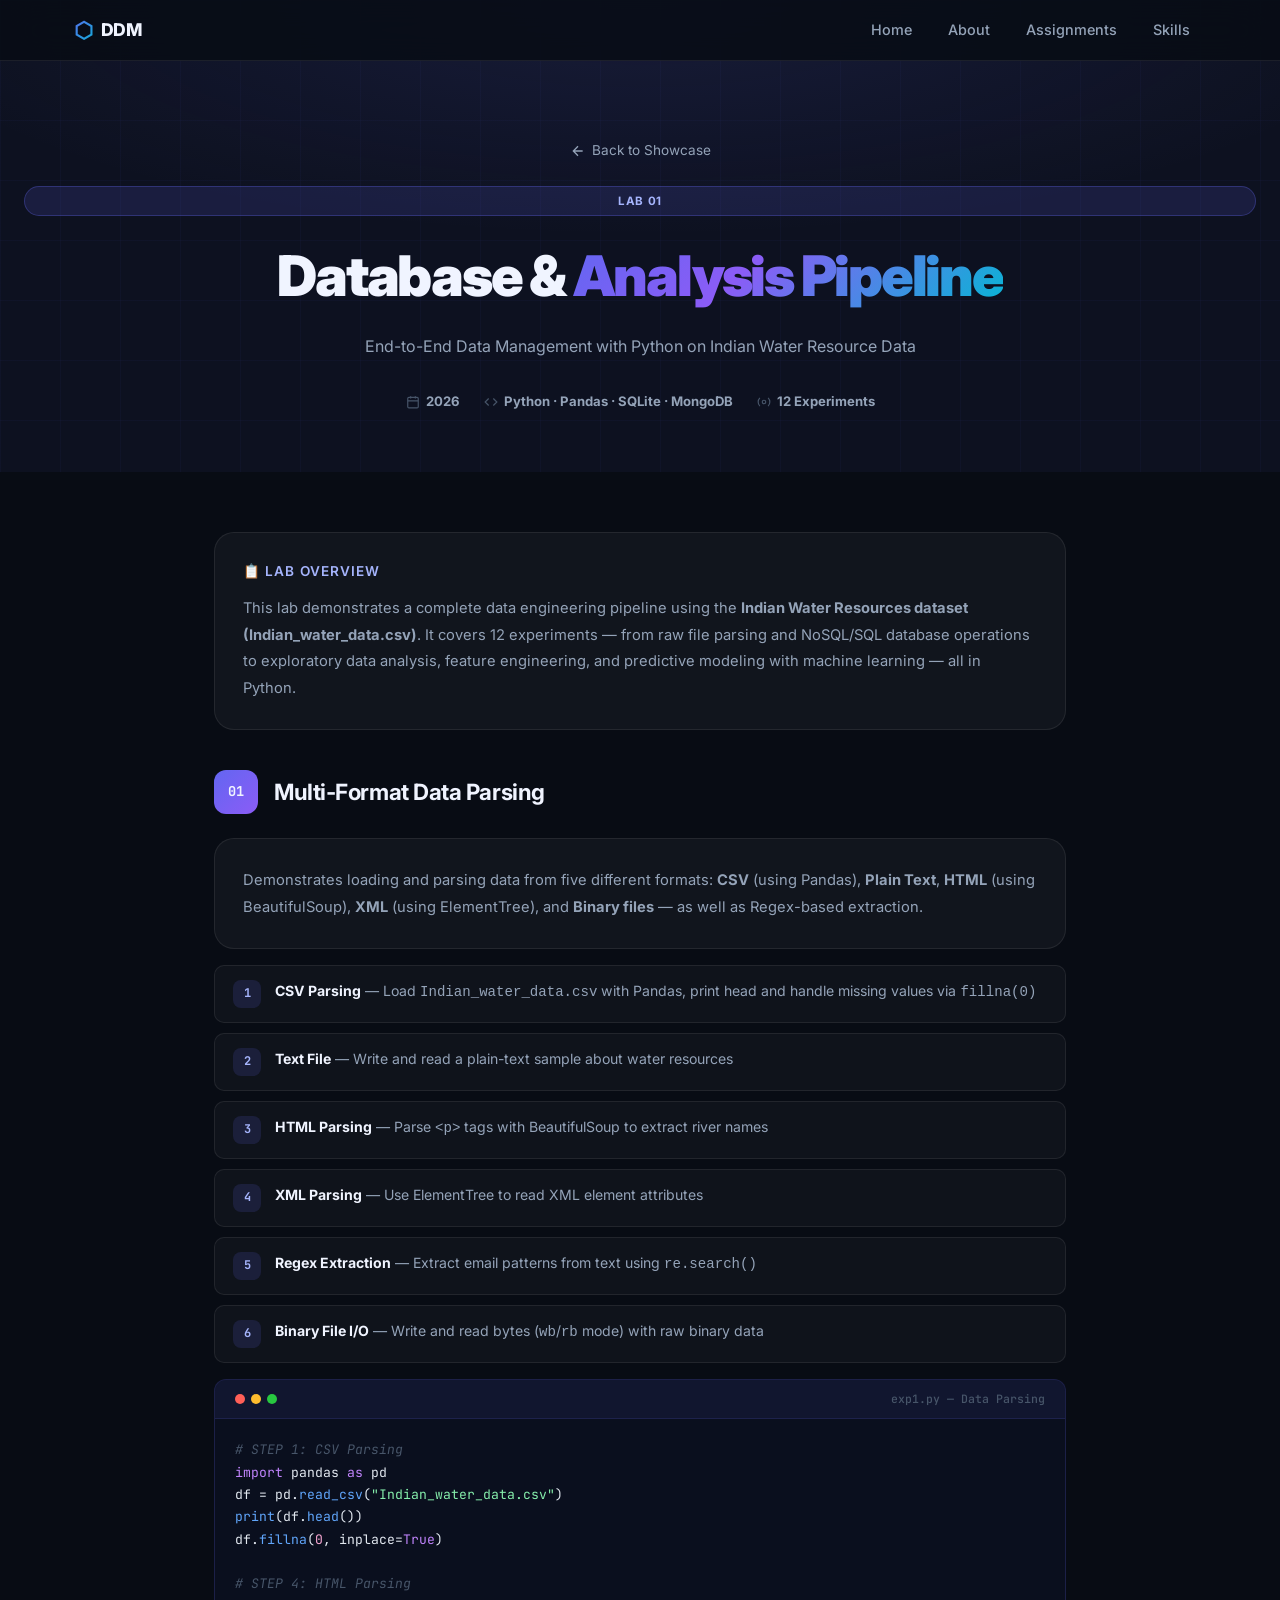
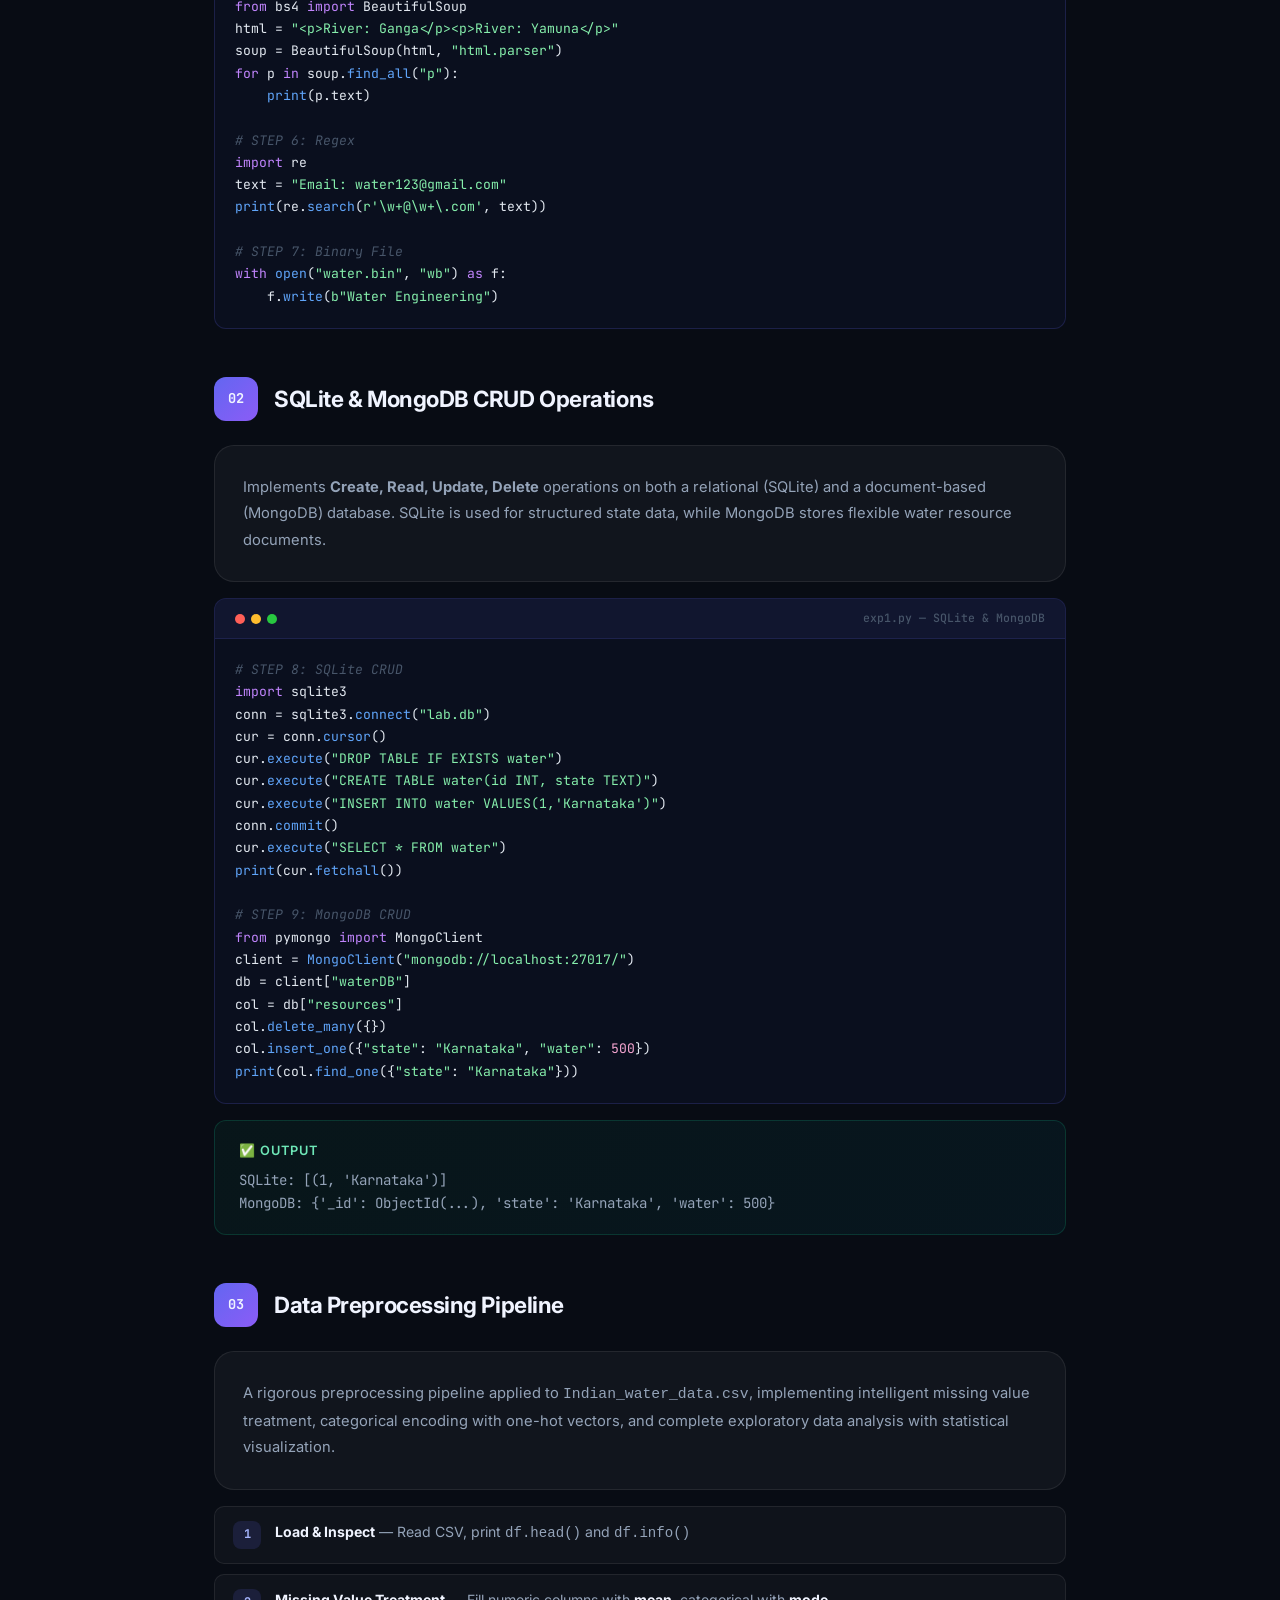
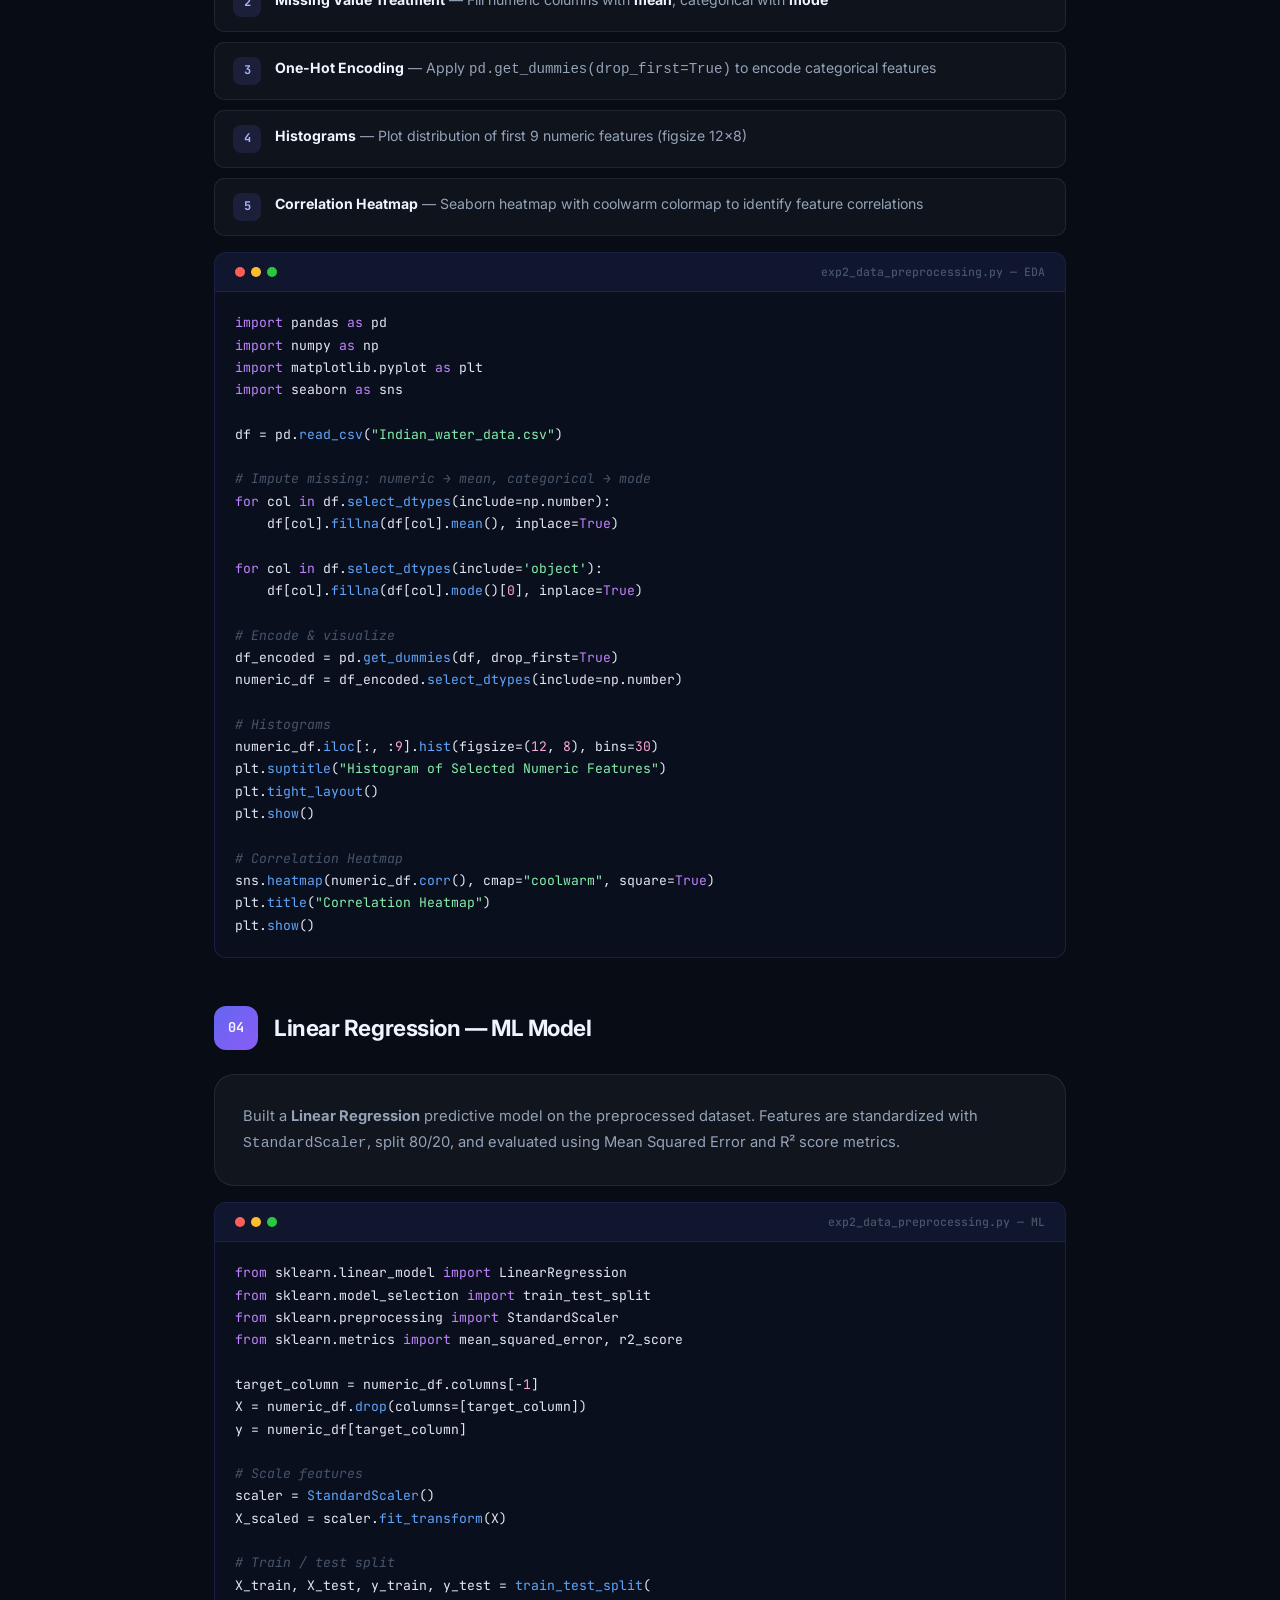
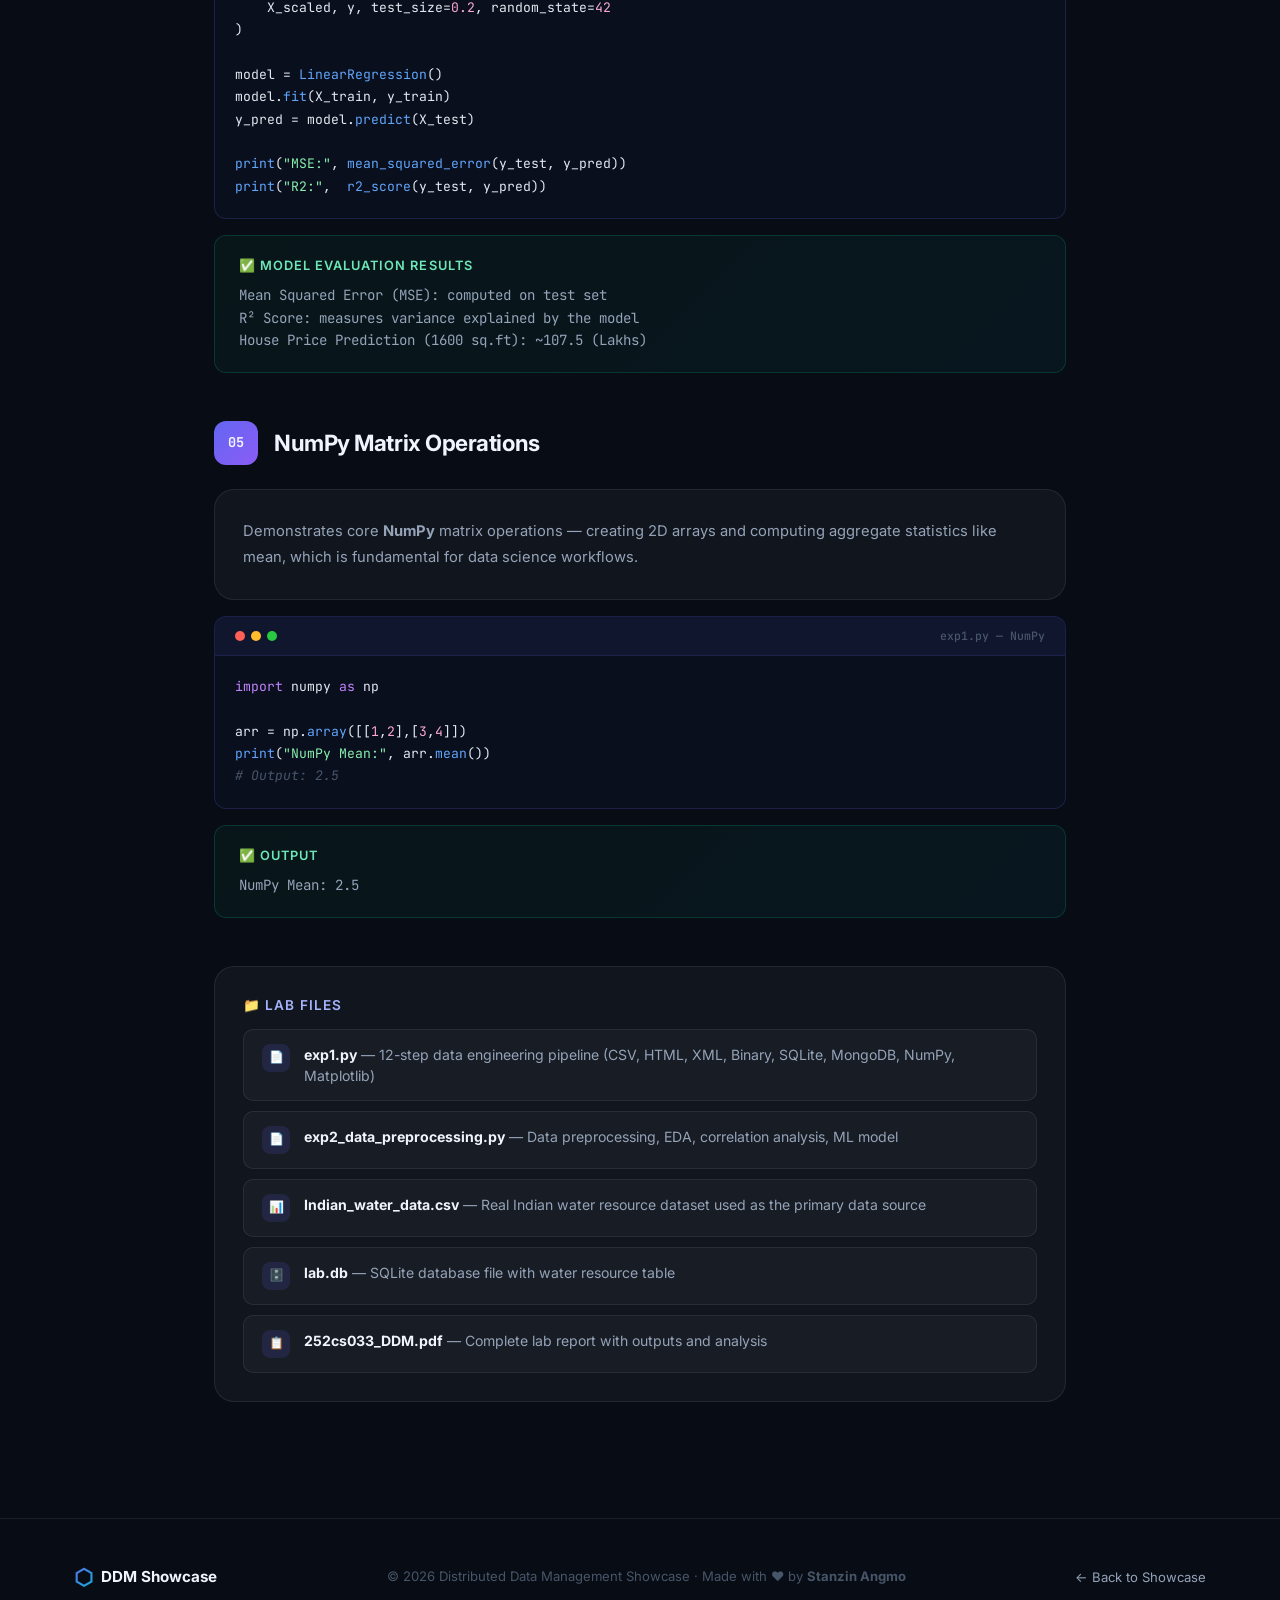
==== lab1.html @ 4c6000e1 "Initial commit: DDM Showcase website" ====
<!DOCTYPE html>
<html lang="en">
<head>
  <meta charset="UTF-8" />
  <meta name="viewport" content="width=device-width, initial-scale=1.0" />
  <title>Lab 01 — Database & Analysis Pipeline | DDM Showcase</title>
  <meta name="description" content="Lab 01: End-to-end data management covering CSV/XML/HTML/binary parsing, SQLite, MongoDB CRUD, EDA with Seaborn, and Linear Regression ML." />
  <link rel="preconnect" href="https://fonts.googleapis.com" />
  <link rel="preconnect" href="https://fonts.gstatic.com" crossorigin />
  <link href="https://fonts.googleapis.com/css2?family=Inter:wght@300;400;500;600;700;800;900&family=JetBrains+Mono:wght@400;500;600&display=swap" rel="stylesheet" />
  <link rel="stylesheet" href="style.css" />
</head>
<body>

  <!-- ── Navigation ── -->
  <nav class="navbar scrolled" id="navbar">
    <div class="nav-inner">
      <a href="index.html" class="nav-logo">
        <span class="logo-icon">⬡</span>
        <span>DDM</span>
      </a>
      <ul class="nav-links" id="navLinks">
        <li><a href="index.html#home" class="nav-link">Home</a></li>
        <li><a href="index.html#about" class="nav-link">About</a></li>
        <li><a href="index.html#assignments" class="nav-link">Assignments</a></li>
        <li><a href="index.html#skills" class="nav-link">Skills</a></li>
      </ul>
      <button class="hamburger" id="hamburger" aria-label="Toggle menu">
        <span></span><span></span><span></span>
      </button>
    </div>
  </nav>

  <!-- ── Inner Hero ── -->
  <section class="inner-hero">
    <a href="index.html" class="back-link">
      <svg width="16" height="16" viewBox="0 0 24 24" fill="none" stroke="currentColor" stroke-width="2"><path d="M19 12H5M12 19l-7-7 7-7"/></svg>
      Back to Showcase
    </a>
    <div class="card-badge lab" style="margin-bottom:16px;">Lab 01</div>
    <h1 class="inner-title">Database &amp; <span class="gradient-text">Analysis Pipeline</span></h1>
    <p class="inner-sub">End-to-End Data Management with Python on Indian Water Resource Data</p>
    <div class="inner-meta">
      <div class="meta-item">
        <svg width="14" height="14" fill="none" stroke="currentColor" stroke-width="2" viewBox="0 0 24 24"><rect x="3" y="4" width="18" height="18" rx="2"/><path d="M16 2v4M8 2v4M3 10h18"/></svg>
        <strong>2026</strong>
      </div>
      <div class="meta-item">
        <svg width="14" height="14" fill="none" stroke="currentColor" stroke-width="2" viewBox="0 0 24 24"><polyline points="16 18 22 12 16 6"/><polyline points="8 6 2 12 8 18"/></svg>
        <strong>Python · Pandas · SQLite · MongoDB</strong>
      </div>
      <div class="meta-item">
        <svg width="14" height="14" fill="none" stroke="currentColor" stroke-width="2" viewBox="0 0 24 24"><circle cx="12" cy="12" r="3"/><path d="M19.07 4.93a10 10 0 010 14.14M4.93 19.07a10 10 0 010-14.14"/></svg>
        <strong>12 Experiments</strong>
      </div>
    </div>
  </section>

  <!-- ── Lab Content ── -->
  <div class="lab-content">
    <div class="container">

      <!-- Overview -->
      <div class="content-block" style="margin-bottom:40px;">
        <h4>📋 Lab Overview</h4>
        <p>This lab demonstrates a complete data engineering pipeline using the <strong>Indian Water Resources dataset (Indian_water_data.csv)</strong>. It covers 12 experiments — from raw file parsing and NoSQL/SQL database operations to exploratory data analysis, feature engineering, and predictive modeling with machine learning — all in Python.</p>
      </div>

      <!-- Experiment 1 -->
      <div class="exp-section">
        <div class="exp-header">
          <div class="exp-num">01</div>
          <h2>Multi-Format Data Parsing</h2>
        </div>
        <div class="content-block">
          <p>Demonstrates loading and parsing data from five different formats: <strong>CSV</strong> (using Pandas), <strong>Plain Text</strong>, <strong>HTML</strong> (using BeautifulSoup), <strong>XML</strong> (using ElementTree), and <strong>Binary files</strong> — as well as Regex-based extraction.</p>
        </div>
        <div class="steps-list" style="margin-bottom:16px;">
          <div class="step"><div class="step-num">1</div><div class="step-text"><strong>CSV Parsing</strong> — Load <code>Indian_water_data.csv</code> with Pandas, print head and handle missing values via <code>fillna(0)</code></div></div>
          <div class="step"><div class="step-num">2</div><div class="step-text"><strong>Text File</strong> — Write and read a plain-text sample about water resources</div></div>
          <div class="step"><div class="step-num">3</div><div class="step-text"><strong>HTML Parsing</strong> — Parse <code>&lt;p&gt;</code> tags with BeautifulSoup to extract river names</div></div>
          <div class="step"><div class="step-num">4</div><div class="step-text"><strong>XML Parsing</strong> — Use ElementTree to read XML element attributes</div></div>
          <div class="step"><div class="step-num">5</div><div class="step-text"><strong>Regex Extraction</strong> — Extract email patterns from text using <code>re.search()</code></div></div>
          <div class="step"><div class="step-num">6</div><div class="step-text"><strong>Binary File I/O</strong> — Write and read bytes (<code>wb</code>/<code>rb</code> mode) with raw binary data</div></div>
        </div>
        <div class="code-block">
          <div class="code-header">
            <div class="code-dots"><span></span><span></span><span></span></div>
            <span class="code-lang">exp1.py — Data Parsing</span>
          </div>
          <pre><span class="cm"># STEP 1: CSV Parsing</span>
<span class="kw">import</span> pandas <span class="kw">as</span> pd
df = pd.<span class="fn">read_csv</span>(<span class="str">"Indian_water_data.csv"</span>)
<span class="fn">print</span>(df.<span class="fn">head</span>())
df.<span class="fn">fillna</span>(<span class="num">0</span>, inplace=<span class="kw">True</span>)

<span class="cm"># STEP 4: HTML Parsing</span>
<span class="kw">from</span> bs4 <span class="kw">import</span> BeautifulSoup
html = <span class="str">"&lt;p&gt;River: Ganga&lt;/p&gt;&lt;p&gt;River: Yamuna&lt;/p&gt;"</span>
soup = BeautifulSoup(html, <span class="str">"html.parser"</span>)
<span class="kw">for</span> p <span class="kw">in</span> soup.<span class="fn">find_all</span>(<span class="str">"p"</span>):
    <span class="fn">print</span>(p.text)

<span class="cm"># STEP 6: Regex</span>
<span class="kw">import</span> re
text = <span class="str">"Email: water123@gmail.com"</span>
<span class="fn">print</span>(re.<span class="fn">search</span>(<span class="str">r'\w+@\w+\.com'</span>, text))

<span class="cm"># STEP 7: Binary File</span>
<span class="kw">with</span> <span class="fn">open</span>(<span class="str">"water.bin"</span>, <span class="str">"wb"</span>) <span class="kw">as</span> f:
    f.<span class="fn">write</span>(<span class="str">b"Water Engineering"</span>)</pre>
        </div>
      </div>

      <!-- Experiment 2 -->
      <div class="exp-section">
        <div class="exp-header">
          <div class="exp-num">02</div>
          <h2>SQLite &amp; MongoDB CRUD Operations</h2>
        </div>
        <div class="content-block">
          <p>Implements <strong>Create, Read, Update, Delete</strong> operations on both a relational (SQLite) and a document-based (MongoDB) database. SQLite is used for structured state data, while MongoDB stores flexible water resource documents.</p>
        </div>
        <div class="code-block">
          <div class="code-header">
            <div class="code-dots"><span></span><span></span><span></span></div>
            <span class="code-lang">exp1.py — SQLite & MongoDB</span>
          </div>
          <pre><span class="cm"># STEP 8: SQLite CRUD</span>
<span class="kw">import</span> sqlite3
conn = sqlite3.<span class="fn">connect</span>(<span class="str">"lab.db"</span>)
cur = conn.<span class="fn">cursor</span>()
cur.<span class="fn">execute</span>(<span class="str">"DROP TABLE IF EXISTS water"</span>)
cur.<span class="fn">execute</span>(<span class="str">"CREATE TABLE water(id INT, state TEXT)"</span>)
cur.<span class="fn">execute</span>(<span class="str">"INSERT INTO water VALUES(1,'Karnataka')"</span>)
conn.<span class="fn">commit</span>()
cur.<span class="fn">execute</span>(<span class="str">"SELECT * FROM water"</span>)
<span class="fn">print</span>(cur.<span class="fn">fetchall</span>())

<span class="cm"># STEP 9: MongoDB CRUD</span>
<span class="kw">from</span> pymongo <span class="kw">import</span> MongoClient
client = <span class="fn">MongoClient</span>(<span class="str">"mongodb://localhost:27017/"</span>)
db = client[<span class="str">"waterDB"</span>]
col = db[<span class="str">"resources"</span>]
col.<span class="fn">delete_many</span>({})
col.<span class="fn">insert_one</span>({<span class="str">"state"</span>: <span class="str">"Karnataka"</span>, <span class="str">"water"</span>: <span class="num">500</span>})
<span class="fn">print</span>(col.<span class="fn">find_one</span>({<span class="str">"state"</span>: <span class="str">"Karnataka"</span>}))</pre>
        </div>
        <div class="result-card" style="margin-top:16px;">
          <h4>✅ Output</h4>
          <p>SQLite: [(1, 'Karnataka')]<br/>MongoDB: {'_id': ObjectId(...), 'state': 'Karnataka', 'water': 500}</p>
        </div>
      </div>

      <!-- Experiment 3 -->
      <div class="exp-section">
        <div class="exp-header">
          <div class="exp-num">03</div>
          <h2>Data Preprocessing Pipeline</h2>
        </div>
        <div class="content-block">
          <p>A rigorous preprocessing pipeline applied to <code>Indian_water_data.csv</code>, implementing intelligent missing value treatment, categorical encoding with one-hot vectors, and complete exploratory data analysis with statistical visualization.</p>
        </div>
        <div class="steps-list" style="margin-bottom:16px;">
          <div class="step"><div class="step-num">1</div><div class="step-text"><strong>Load &amp; Inspect</strong> — Read CSV, print <code>df.head()</code> and <code>df.info()</code></div></div>
          <div class="step"><div class="step-num">2</div><div class="step-text"><strong>Missing Value Treatment</strong> — Fill numeric columns with <strong>mean</strong>, categorical with <strong>mode</strong></div></div>
          <div class="step"><div class="step-num">3</div><div class="step-text"><strong>One-Hot Encoding</strong> — Apply <code>pd.get_dummies(drop_first=True)</code> to encode categorical features</div></div>
          <div class="step"><div class="step-num">4</div><div class="step-text"><strong>Histograms</strong> — Plot distribution of first 9 numeric features (figsize 12×8)</div></div>
          <div class="step"><div class="step-num">5</div><div class="step-text"><strong>Correlation Heatmap</strong> — Seaborn heatmap with coolwarm colormap to identify feature correlations</div></div>
        </div>
        <div class="code-block">
          <div class="code-header">
            <div class="code-dots"><span></span><span></span><span></span></div>
            <span class="code-lang">exp2_data_preprocessing.py — EDA</span>
          </div>
          <pre><span class="kw">import</span> pandas <span class="kw">as</span> pd
<span class="kw">import</span> numpy <span class="kw">as</span> np
<span class="kw">import</span> matplotlib.pyplot <span class="kw">as</span> plt
<span class="kw">import</span> seaborn <span class="kw">as</span> sns

df = pd.<span class="fn">read_csv</span>(<span class="str">"Indian_water_data.csv"</span>)

<span class="cm"># Impute missing: numeric → mean, categorical → mode</span>
<span class="kw">for</span> col <span class="kw">in</span> df.<span class="fn">select_dtypes</span>(include=np.number):
    df[col].<span class="fn">fillna</span>(df[col].<span class="fn">mean</span>(), inplace=<span class="kw">True</span>)

<span class="kw">for</span> col <span class="kw">in</span> df.<span class="fn">select_dtypes</span>(include=<span class="str">'object'</span>):
    df[col].<span class="fn">fillna</span>(df[col].<span class="fn">mode</span>()[<span class="num">0</span>], inplace=<span class="kw">True</span>)

<span class="cm"># Encode &amp; visualize</span>
df_encoded = pd.<span class="fn">get_dummies</span>(df, drop_first=<span class="kw">True</span>)
numeric_df = df_encoded.<span class="fn">select_dtypes</span>(include=np.number)

<span class="cm"># Histograms</span>
numeric_df.<span class="fn">iloc</span>[:, :<span class="num">9</span>].<span class="fn">hist</span>(figsize=(<span class="num">12</span>, <span class="num">8</span>), bins=<span class="num">30</span>)
plt.<span class="fn">suptitle</span>(<span class="str">"Histogram of Selected Numeric Features"</span>)
plt.<span class="fn">tight_layout</span>()
plt.<span class="fn">show</span>()

<span class="cm"># Correlation Heatmap</span>
sns.<span class="fn">heatmap</span>(numeric_df.<span class="fn">corr</span>(), cmap=<span class="str">"coolwarm"</span>, square=<span class="kw">True</span>)
plt.<span class="fn">title</span>(<span class="str">"Correlation Heatmap"</span>)
plt.<span class="fn">show</span>()</pre>
        </div>
      </div>

      <!-- Experiment 4 -->
      <div class="exp-section">
        <div class="exp-header">
          <div class="exp-num">04</div>
          <h2>Linear Regression — ML Model</h2>
        </div>
        <div class="content-block">
          <p>Built a <strong>Linear Regression</strong> predictive model on the preprocessed dataset. Features are standardized with <code>StandardScaler</code>, split 80/20, and evaluated using Mean Squared Error and R² score metrics.</p>
        </div>
        <div class="code-block">
          <div class="code-header">
            <div class="code-dots"><span></span><span></span><span></span></div>
            <span class="code-lang">exp2_data_preprocessing.py — ML</span>
          </div>
          <pre><span class="kw">from</span> sklearn.linear_model <span class="kw">import</span> LinearRegression
<span class="kw">from</span> sklearn.model_selection <span class="kw">import</span> train_test_split
<span class="kw">from</span> sklearn.preprocessing <span class="kw">import</span> StandardScaler
<span class="kw">from</span> sklearn.metrics <span class="kw">import</span> mean_squared_error, r2_score

target_column = numeric_df.columns[-<span class="num">1</span>]
X = numeric_df.<span class="fn">drop</span>(columns=[target_column])
y = numeric_df[target_column]

<span class="cm"># Scale features</span>
scaler = <span class="fn">StandardScaler</span>()
X_scaled = scaler.<span class="fn">fit_transform</span>(X)

<span class="cm"># Train / test split</span>
X_train, X_test, y_train, y_test = <span class="fn">train_test_split</span>(
    X_scaled, y, test_size=<span class="num">0.2</span>, random_state=<span class="num">42</span>
)

model = <span class="fn">LinearRegression</span>()
model.<span class="fn">fit</span>(X_train, y_train)
y_pred = model.<span class="fn">predict</span>(X_test)

<span class="fn">print</span>(<span class="str">"MSE:"</span>, <span class="fn">mean_squared_error</span>(y_test, y_pred))
<span class="fn">print</span>(<span class="str">"R2:"</span>,  <span class="fn">r2_score</span>(y_test, y_pred))</pre>
        </div>
        <div class="result-card" style="margin-top:16px;">
          <h4>✅ Model Evaluation Results</h4>
          <p>Mean Squared Error (MSE): computed on test set<br/>R² Score: measures variance explained by the model<br/>House Price Prediction (1600 sq.ft): ~107.5 (Lakhs)</p>
        </div>
      </div>

      <!-- NumPy Experiment -->
      <div class="exp-section">
        <div class="exp-header">
          <div class="exp-num">05</div>
          <h2>NumPy Matrix Operations</h2>
        </div>
        <div class="content-block">
          <p>Demonstrates core <strong>NumPy</strong> matrix operations — creating 2D arrays and computing aggregate statistics like mean, which is fundamental for data science workflows.</p>
        </div>
        <div class="code-block">
          <div class="code-header">
            <div class="code-dots"><span></span><span></span><span></span></div>
            <span class="code-lang">exp1.py — NumPy</span>
          </div>
          <pre><span class="kw">import</span> numpy <span class="kw">as</span> np

arr = np.<span class="fn">array</span>([[<span class="num">1</span>,<span class="num">2</span>],[<span class="num">3</span>,<span class="num">4</span>]])
<span class="fn">print</span>(<span class="str">"NumPy Mean:"</span>, arr.<span class="fn">mean</span>())
<span class="cm"># Output: 2.5</span></pre>
        </div>
        <div class="result-card" style="margin-top:16px;">
          <h4>✅ Output</h4>
          <p>NumPy Mean: 2.5</p>
        </div>
      </div>

      <!-- Files -->
      <div class="content-block" style="margin-top:48px;">
        <h4>📁 Lab Files</h4>
        <div class="steps-list" style="margin-top:12px;">
          <div class="step"><div class="step-num">📄</div><div class="step-text"><strong>exp1.py</strong> — 12-step data engineering pipeline (CSV, HTML, XML, Binary, SQLite, MongoDB, NumPy, Matplotlib)</div></div>
          <div class="step"><div class="step-num">📄</div><div class="step-text"><strong>exp2_data_preprocessing.py</strong> — Data preprocessing, EDA, correlation analysis, ML model</div></div>
          <div class="step"><div class="step-num">📊</div><div class="step-text"><strong>Indian_water_data.csv</strong> — Real Indian water resource dataset used as the primary data source</div></div>
          <div class="step"><div class="step-num">🗄️</div><div class="step-text"><strong>lab.db</strong> — SQLite database file with water resource table</div></div>
          <div class="step"><div class="step-num">📋</div><div class="step-text"><strong>252cs033_DDM.pdf</strong> — Complete lab report with outputs and analysis</div></div>
        </div>
      </div>

    </div>
  </div>

  <!-- ── Footer ── -->
  <footer class="footer">
    <div class="container">
      <div class="footer-inner">
        <div class="footer-brand">
          <span class="logo-icon">⬡</span>
          <span>DDM Showcase</span>
        </div>
        <p class="footer-copy">© 2026 Distributed Data Management Showcase · Made with ❤️ by <strong>Stanzin Angmo</strong></p>
        <div class="footer-links">
          <a href="index.html">← Back to Showcase</a>
        </div>
      </div>
    </div>
  </footer>

  <script>
    // Navbar scroll
    const navbar = document.getElementById('navbar');
    window.addEventListener('scroll', () => {
      if (window.scrollY > 40) navbar?.classList.add('scrolled');
    });
    // Hamburger
    const hamburger = document.getElementById('hamburger');
    const navLinksEl = document.getElementById('navLinks');
    hamburger?.addEventListener('click', () => navLinksEl?.classList.toggle('open'));
  </script>
</body>
</html>
---- style.css ----
/* ─────────────────────────────────────────
   DDM Showcase — Global Styles
   Dark-mode, glassmorphism, premium design
───────────────────────────────────────── */

*, *::before, *::after {
  box-sizing: border-box;
  margin: 0;
  padding: 0;
}

:root {
  --bg-primary:    #080c14;
  --bg-secondary:  #0d1120;
  --bg-card:       rgba(255,255,255,0.04);
  --bg-card-hover: rgba(255,255,255,0.08);
  --border:        rgba(255,255,255,0.08);
  --border-hover:  rgba(99,102,241,0.5);
  --text-primary:  #f0f4ff;
  --text-secondary:#94a3b8;
  --text-muted:    #475569;
  --accent-1:      #6366f1;
  --accent-2:      #8b5cf6;
  --accent-3:      #06b6d4;
  --accent-lab:    #6366f1;
  --accent-theory: #06b6d4;
  --glow-1:        rgba(99,102,241,0.15);
  --glow-2:        rgba(139,92,246,0.1);
  --radius-md:     12px;
  --radius-lg:     20px;
  --radius-xl:     28px;
  --transition:    0.3s cubic-bezier(0.4,0,0.2,1);
}

html { scroll-behavior: smooth; }

body {
  font-family: 'Inter', sans-serif;
  background: var(--bg-primary);
  color: var(--text-primary);
  line-height: 1.6;
  overflow-x: hidden;
}

a { text-decoration: none; color: inherit; }
ul { list-style: none; }

.container {
  max-width: 1180px;
  margin: 0 auto;
  padding: 0 24px;
}

/* ── Scrollbar ── */
::-webkit-scrollbar { width: 6px; }
::-webkit-scrollbar-track { background: var(--bg-primary); }
::-webkit-scrollbar-thumb { background: var(--accent-1); border-radius: 999px; }

/* ───────────────── NAVBAR ───────────────── */
.navbar {
  position: fixed;
  top: 0; left: 0; right: 0;
  z-index: 100;
  padding: 16px 0;
  transition: all var(--transition);
}
.navbar.scrolled {
  background: rgba(8,12,20,0.85);
  backdrop-filter: blur(20px);
  border-bottom: 1px solid var(--border);
  padding: 12px 0;
}
.nav-inner {
  max-width: 1180px;
  margin: 0 auto;
  padding: 0 24px;
  display: flex;
  align-items: center;
  justify-content: space-between;
}
.nav-logo {
  display: flex;
  align-items: center;
  gap: 8px;
  font-weight: 800;
  font-size: 1.1rem;
  letter-spacing: -0.02em;
  color: var(--text-primary);
}
.logo-icon {
  font-size: 1.4rem;
  background: linear-gradient(135deg, var(--accent-1), var(--accent-3));
  -webkit-background-clip: text;
  -webkit-text-fill-color: transparent;
}
.nav-links {
  display: flex;
  align-items: center;
  gap: 4px;
}
.nav-link {
  padding: 8px 16px;
  border-radius: 8px;
  font-size: 0.9rem;
  font-weight: 500;
  color: var(--text-secondary);
  transition: all var(--transition);
}
.nav-link:hover, .nav-link.active {
  color: var(--text-primary);
  background: rgba(99,102,241,0.1);
}
.hamburger {
  display: none;
  flex-direction: column;
  gap: 5px;
  background: none;
  border: none;
  cursor: pointer;
  padding: 4px;
}
.hamburger span {
  display: block;
  width: 24px;
  height: 2px;
  background: var(--text-primary);
  border-radius: 2px;
  transition: all var(--transition);
}

/* ───────────────── HERO ───────────────── */
.hero {
  min-height: 100vh;
  display: flex;
  align-items: center;
  justify-content: center;
  position: relative;
  overflow: hidden;
  padding: 100px 24px 60px;
}
.hero-bg {
  position: absolute;
  inset: 0;
  pointer-events: none;
}
.grid-lines {
  position: absolute;
  inset: 0;
  background-image:
    linear-gradient(rgba(99,102,241,0.05) 1px, transparent 1px),
    linear-gradient(90deg, rgba(99,102,241,0.05) 1px, transparent 1px);
  background-size: 60px 60px;
  mask-image: radial-gradient(ellipse 80% 80% at 50% 50%, black, transparent);
}
.orb {
  position: absolute;
  border-radius: 50%;
  filter: blur(80px);
  animation: float 8s ease-in-out infinite;
}
.orb-1 {
  width: 600px; height: 600px;
  background: radial-gradient(circle, rgba(99,102,241,0.18), transparent 70%);
  top: -150px; left: -100px;
  animation-delay: 0s;
}
.orb-2 {
  width: 400px; height: 400px;
  background: radial-gradient(circle, rgba(6,182,212,0.12), transparent 70%);
  bottom: -100px; right: -50px;
  animation-delay: -3s;
}
.orb-3 {
  width: 300px; height: 300px;
  background: radial-gradient(circle, rgba(139,92,246,0.1), transparent 70%);
  top: 40%; right: 20%;
  animation-delay: -6s;
}
@keyframes float {
  0%, 100% { transform: translateY(0) scale(1); }
  50% { transform: translateY(-30px) scale(1.05); }
}
.hero-content {
  position: relative;
  text-align: center;
  max-width: 800px;
}
.hero-badge {
  display: inline-flex;
  align-items: center;
  gap: 8px;
  background: rgba(99,102,241,0.1);
  border: 1px solid rgba(99,102,241,0.25);
  border-radius: 999px;
  padding: 6px 18px;
  font-size: 0.8rem;
  font-weight: 500;
  color: #a5b4fc;
  margin-bottom: 28px;
  letter-spacing: 0.03em;
}
.badge-dot {
  width: 7px; height: 7px;
  border-radius: 50%;
  background: #6366f1;
  animation: pulse 2s ease-in-out infinite;
}
@keyframes pulse {
  0%, 100% { opacity: 1; transform: scale(1); }
  50% { opacity: 0.6; transform: scale(0.85); }
}
.hero-title {
  font-size: clamp(3rem, 8vw, 6rem);
  font-weight: 900;
  line-height: 1.05;
  letter-spacing: -0.04em;
  margin-bottom: 24px;
}
.gradient-text {
  background: linear-gradient(135deg, #6366f1 0%, #8b5cf6 40%, #06b6d4 100%);
  -webkit-background-clip: text;
  -webkit-text-fill-color: transparent;
  background-clip: text;
}
.hero-subtitle {
  font-size: 1.1rem;
  color: var(--text-secondary);
  margin-bottom: 40px;
  line-height: 1.7;
}
.hero-actions {
  display: flex;
  align-items: center;
  justify-content: center;
  gap: 16px;
  flex-wrap: wrap;
  margin-bottom: 60px;
}
.btn {
  display: inline-flex;
  align-items: center;
  gap: 8px;
  padding: 14px 28px;
  border-radius: 12px;
  font-weight: 600;
  font-size: 0.95rem;
  transition: all var(--transition);
  cursor: pointer;
}
.btn-primary {
  background: linear-gradient(135deg, var(--accent-1), var(--accent-2));
  color: white;
  box-shadow: 0 0 30px rgba(99,102,241,0.35);
}
.btn-primary:hover {
  transform: translateY(-2px);
  box-shadow: 0 0 45px rgba(99,102,241,0.5);
}
.btn-ghost {
  background: var(--bg-card);
  color: var(--text-primary);
  border: 1px solid var(--border);
  backdrop-filter: blur(10px);
}
.btn-ghost:hover {
  border-color: var(--border-hover);
  background: var(--bg-card-hover);
  transform: translateY(-2px);
}
.hero-stats {
  display: flex;
  align-items: center;
  justify-content: center;
  gap: 0;
  background: rgba(255,255,255,0.03);
  border: 1px solid var(--border);
  border-radius: var(--radius-lg);
  padding: 20px 40px;
  backdrop-filter: blur(10px);
  display: inline-flex;
}
.stat-item {
  text-align: center;
  padding: 0 28px;
}
.stat-number {
  display: block;
  font-size: 2rem;
  font-weight: 800;
  letter-spacing: -0.03em;
  background: linear-gradient(135deg, var(--accent-1), var(--accent-3));
  -webkit-background-clip: text;
  -webkit-text-fill-color: transparent;
}
.stat-label {
  font-size: 0.78rem;
  color: var(--text-muted);
  font-weight: 500;
  text-transform: uppercase;
  letter-spacing: 0.08em;
}
.stat-divider {
  width: 1px;
  height: 40px;
  background: var(--border);
}
.scroll-indicator {
  position: absolute;
  bottom: 32px;
  left: 50%;
  transform: translateX(-50%);
}
.scroll-arrow {
  width: 24px; height: 24px;
  border-right: 2px solid var(--text-muted);
  border-bottom: 2px solid var(--text-muted);
  transform: rotate(45deg);
  animation: bounce 2s ease-in-out infinite;
}
@keyframes bounce {
  0%, 100% { transform: rotate(45deg) translateY(0); }
  50% { transform: rotate(45deg) translateY(6px); }
}

/* ───────────────── SECTION COMMON ───────────────── */
section { padding: 100px 0; }
.section-header {
  text-align: center;
  margin-bottom: 64px;
}
.section-tag {
  display: inline-block;
  background: rgba(99,102,241,0.1);
  color: #a5b4fc;
  border: 1px solid rgba(99,102,241,0.2);
  padding: 5px 16px;
  border-radius: 999px;
  font-size: 0.75rem;
  font-weight: 600;
  letter-spacing: 0.1em;
  text-transform: uppercase;
  margin-bottom: 16px;
}
.section-title {
  font-size: clamp(2rem, 4vw, 3rem);
  font-weight: 800;
  letter-spacing: -0.03em;
  margin-bottom: 16px;
}
.section-desc {
  color: var(--text-secondary);
  font-size: 1rem;
  max-width: 560px;
  margin: 0 auto;
}

/* ───────────────── ABOUT SECTION ───────────────── */
.about { background: var(--bg-secondary); }
.about-grid {
  display: grid;
  grid-template-columns: repeat(auto-fit, minmax(250px, 1fr));
  gap: 24px;
}
.about-card {
  background: var(--bg-card);
  border: 1px solid var(--border);
  border-radius: var(--radius-lg);
  padding: 32px;
  transition: all var(--transition);
  opacity: 0;
  transform: translateY(20px);
}
.about-card.visible {
  opacity: 1;
  transform: translateY(0);
}
.about-card:hover {
  border-color: rgba(99,102,241,0.3);
  background: var(--bg-card-hover);
  transform: translateY(-4px);
  box-shadow: 0 20px 50px rgba(0,0,0,0.3);
}
.about-icon {
  width: 56px; height: 56px;
  border-radius: 14px;
  display: flex;
  align-items: center;
  justify-content: center;
  margin-bottom: 20px;
}
.about-card h3 {
  font-size: 1.1rem;
  font-weight: 700;
  margin-bottom: 10px;
}
.about-card p {
  color: var(--text-secondary);
  font-size: 0.88rem;
  line-height: 1.7;
  margin-bottom: 16px;
}
.about-tags {
  display: flex;
  flex-wrap: wrap;
  gap: 6px;
}
.about-tags span {
  background: rgba(255,255,255,0.06);
  border: 1px solid var(--border);
  color: var(--text-secondary);
  font-size: 0.72rem;
  font-weight: 500;
  padding: 3px 10px;
  border-radius: 6px;
  font-family: 'JetBrains Mono', monospace;
}

/* ───────────────── ASSIGNMENTS ───────────────── */
.assignments { background: var(--bg-primary); }
.assignment-grid {
  display: grid;
  grid-template-columns: repeat(auto-fit, minmax(320px, 1fr));
  gap: 28px;
  max-width: 900px;
  margin: 0 auto;
}
.assignment-card {
  position: relative;
  background: var(--bg-card);
  border: 1px solid var(--border);
  border-radius: var(--radius-xl);
  overflow: hidden;
  transition: all var(--transition);
  display: flex;
  flex-direction: column;
}
.assignment-card:hover {
  border-color: rgba(99,102,241,0.4);
  transform: translateY(-6px);
  box-shadow: 0 30px 80px rgba(0,0,0,0.4);
}
.assignment-card:hover .card-glow {
  opacity: 1;
}
.card-glow {
  position: absolute;
  top: -50%;
  left: -50%;
  width: 200%;
  height: 200%;
  background: radial-gradient(circle at 50% 60%, rgba(99,102,241,0.07), transparent 60%);
  pointer-events: none;
  opacity: 0;
  transition: opacity var(--transition);
}
.card-header {
  display: flex;
  align-items: center;
  justify-content: space-between;
  padding: 24px 28px 0;
}
.card-badge {
  padding: 5px 14px;
  border-radius: 999px;
  font-size: 0.72rem;
  font-weight: 700;
  letter-spacing: 0.06em;
  text-transform: uppercase;
}
.card-badge.lab {
  background: rgba(99,102,241,0.15);
  color: #a5b4fc;
  border: 1px solid rgba(99,102,241,0.3);
}
.card-badge.theory {
  background: rgba(6,182,212,0.12);
  color: #67e8f9;
  border: 1px solid rgba(6,182,212,0.3);
}
.card-number {
  font-size: 3rem;
  font-weight: 900;
  color: rgba(255,255,255,0.04);
  font-family: 'JetBrains Mono', monospace;
  letter-spacing: -0.05em;
  line-height: 1;
}
.card-body { padding: 8px 28px 20px; flex: 1; }
.card-title {
  font-size: 1.3rem;
  font-weight: 800;
  letter-spacing: -0.02em;
  margin-bottom: 6px;
}
.card-subtitle {
  font-size: 0.82rem;
  color: var(--text-muted);
  font-weight: 500;
  text-transform: uppercase;
  letter-spacing: 0.06em;
  margin-bottom: 14px;
}
.card-desc {
  color: var(--text-secondary);
  font-size: 0.87rem;
  line-height: 1.75;
  margin-bottom: 20px;
}
.card-tech {
  display: flex;
  flex-wrap: wrap;
  gap: 6px;
}
.card-tech span {
  background: rgba(255,255,255,0.05);
  border: 1px solid var(--border);
  color: var(--text-secondary);
  font-size: 0.7rem;
  font-weight: 600;
  padding: 3px 10px;
  border-radius: 6px;
  font-family: 'JetBrains Mono', monospace;
}
.card-footer {
  border-top: 1px solid var(--border);
  padding: 18px 28px;
  margin-top: auto;
}
.card-link {
  font-size: 0.85rem;
  font-weight: 600;
  color: #a5b4fc;
  transition: all var(--transition);
}
.assignment-card:hover .card-link { color: #818cf8; letter-spacing: 0.02em; }

/* ───────────────── SKILLS ───────────────── */
.skills { background: var(--bg-secondary); }
.skills-grid {
  display: flex;
  flex-wrap: wrap;
  justify-content: center;
  gap: 20px;
}
.skill-item {
  display: flex;
  flex-direction: column;
  align-items: center;
  gap: 10px;
  opacity: 0;
  transform: scale(0.9);
  transition: all 0.4s ease;
}
.skill-item.visible { opacity: 1; transform: scale(1); }
.skill-item span {
  font-size: 0.78rem;
  color: var(--text-secondary);
  font-weight: 500;
}
.skill-icon {
  width: 70px; height: 70px;
  border-radius: 18px;
  display: flex;
  align-items: center;
  justify-content: center;
  font-family: 'JetBrains Mono', monospace;
  font-weight: 700;
  font-size: 0.85rem;
  letter-spacing: -0.02em;
  border: 1px solid var(--border);
  transition: all var(--transition);
}
.skill-item:hover .skill-icon {
  transform: translateY(-4px);
  box-shadow: 0 12px 30px rgba(0,0,0,0.3);
}
.python  { background: linear-gradient(135deg,#1e40af,#3b82f6); color:#93c5fd; }
.pandas  { background: linear-gradient(135deg,#150458,#e60049); color:#fca5a5; }
.sql     { background: linear-gradient(135deg,#064e3b,#059669); color:#6ee7b7; }
.mongo   { background: linear-gradient(135deg,#14532d,#16a34a); color:#86efac; }
.sklearn { background: linear-gradient(135deg,#f59e0b,#d97706); color:#fde68a; }
.latex   { background: linear-gradient(135deg,#1e1b4b,#4c1d95); color:#c4b5fd; }
.np      { background: linear-gradient(135deg,#0c4a6e,#0284c7); color:#7dd3fc; }
.sns     { background: linear-gradient(135deg,#4a044e,#9333ea); color:#e879f9; }

/* ───────────────── FOOTER ───────────────── */
.footer {
  background: var(--bg-primary);
  border-top: 1px solid var(--border);
  padding: 40px 0;
}
.footer-inner {
  display: flex;
  align-items: center;
  justify-content: space-between;
  flex-wrap: wrap;
  gap: 16px;
}
.footer-brand {
  display: flex;
  align-items: center;
  gap: 8px;
  font-weight: 700;
  font-size: 0.95rem;
}
.footer-copy {
  font-size: 0.82rem;
  color: var(--text-muted);
}
.footer-links a {
  font-size: 0.82rem;
  color: var(--text-secondary);
  transition: color var(--transition);
}
.footer-links a:hover { color: var(--text-primary); }

/* ───────────────── INNER PAGE STYLES ───────────────── */
.inner-hero {
  padding: 140px 24px 60px;
  background:
    radial-gradient(ellipse 60% 50% at 50% 0%, rgba(99,102,241,0.12), transparent),
    var(--bg-secondary);
  text-align: center;
  position: relative;
  overflow: hidden;
}
.inner-hero::before {
  content: '';
  position: absolute;
  inset: 0;
  background-image:
    linear-gradient(rgba(99,102,241,0.04) 1px, transparent 1px),
    linear-gradient(90deg, rgba(99,102,241,0.04) 1px, transparent 1px);
  background-size: 60px 60px;
}
.inner-hero > * { position: relative; }
.back-link {
  display: inline-flex;
  align-items: center;
  gap: 6px;
  color: var(--text-secondary);
  font-size: 0.85rem;
  margin-bottom: 24px;
  transition: color var(--transition);
}
.back-link:hover { color: #a5b4fc; }
.inner-title {
  font-size: clamp(2.2rem, 5vw, 3.5rem);
  font-weight: 900;
  letter-spacing: -0.04em;
  margin-bottom: 12px;
}
.inner-sub {
  color: var(--text-secondary);
  font-size: 1rem;
  margin-bottom: 32px;
}
.inner-meta {
  display: flex;
  align-items: center;
  justify-content: center;
  gap: 24px;
  flex-wrap: wrap;
}
.meta-item {
  display: flex;
  align-items: center;
  gap: 6px;
  font-size: 0.82rem;
  color: var(--text-muted);
}
.meta-item strong { color: var(--text-secondary); }

/* ── Lab Page Content ── */
.lab-content { padding: 60px 0 100px; }
.lab-content .container { max-width: 900px; }

.exp-section {
  margin-bottom: 48px;
}
.exp-header {
  display: flex;
  align-items: center;
  gap: 16px;
  margin-bottom: 24px;
}
.exp-num {
  width: 44px; height: 44px;
  border-radius: 12px;
  background: linear-gradient(135deg, var(--accent-1), var(--accent-2));
  display: flex;
  align-items: center;
  justify-content: center;
  font-family: 'JetBrains Mono', monospace;
  font-weight: 700;
  font-size: 0.85rem;
  flex-shrink: 0;
}
.exp-header h2 {
  font-size: 1.4rem;
  font-weight: 700;
  letter-spacing: -0.02em;
}

.content-block {
  background: var(--bg-card);
  border: 1px solid var(--border);
  border-radius: var(--radius-lg);
  padding: 28px;
  margin-bottom: 16px;
}
.content-block p {
  color: var(--text-secondary);
  line-height: 1.8;
  font-size: 0.92rem;
}
.content-block h4 {
  font-size: 0.85rem;
  font-weight: 600;
  color: #a5b4fc;
  text-transform: uppercase;
  letter-spacing: 0.08em;
  margin-bottom: 12px;
}

.code-block {
  background: #0a0f1e;
  border: 1px solid rgba(99,102,241,0.2);
  border-radius: var(--radius-md);
  overflow: hidden;
}
.code-header {
  background: rgba(99,102,241,0.08);
  border-bottom: 1px solid rgba(99,102,241,0.15);
  padding: 10px 20px;
  display: flex;
  align-items: center;
  justify-content: space-between;
}
.code-dots { display: flex; gap: 6px; }
.code-dots span {
  width: 10px; height: 10px; border-radius: 50%;
}
.code-dots span:nth-child(1) { background: #ff5f57; }
.code-dots span:nth-child(2) { background: #ffbd2e; }
.code-dots span:nth-child(3) { background: #28c840; }
.code-lang {
  font-size: 0.72rem;
  font-family: 'JetBrains Mono', monospace;
  color: var(--text-muted);
  font-weight: 500;
}
pre {
  padding: 20px;
  overflow-x: auto;
  font-family: 'JetBrains Mono', monospace;
  font-size: 0.82rem;
  line-height: 1.7;
  color: #e2e8f0;
}
.kw   { color: #c084fc; }
.fn   { color: #60a5fa; }
.str  { color: #86efac; }
.cm   { color: #475569; font-style: italic; }
.num  { color: #f9a8d4; }

/* Steps list */
.steps-list { display: flex; flex-direction: column; gap: 10px; }
.step {
  display: flex;
  align-items: flex-start;
  gap: 14px;
  padding: 14px 18px;
  background: rgba(255,255,255,0.03);
  border: 1px solid var(--border);
  border-radius: 10px;
  font-size: 0.88rem;
}
.step-num {
  width: 28px; height: 28px;
  border-radius: 8px;
  background: rgba(99,102,241,0.15);
  color: #a5b4fc;
  display: flex;
  align-items: center;
  justify-content: center;
  font-family: 'JetBrains Mono', monospace;
  font-weight: 700;
  font-size: 0.75rem;
  flex-shrink: 0;
}
.step-text { color: var(--text-secondary); line-height: 1.5; }
.step-text strong { color: var(--text-primary); }

/* Result card */
.result-card {
  background: linear-gradient(135deg, rgba(16,185,129,0.06), rgba(6,182,212,0.06));
  border: 1px solid rgba(16,185,129,0.2);
  border-radius: var(--radius-md);
  padding: 20px 24px;
}
.result-card h4 {
  color: #6ee7b7;
  font-size: 0.8rem;
  text-transform: uppercase;
  letter-spacing: 0.08em;
  margin-bottom: 8px;
  font-weight: 600;
}
.result-card p {
  color: var(--text-secondary);
  font-size: 0.88rem;
  font-family: 'JetBrains Mono', monospace;
  line-height: 1.6;
}

/* Theory page */
.theory-content { padding: 60px 0 100px; }
.toc-card {
  background: var(--bg-card);
  border: 1px solid var(--border);
  border-radius: var(--radius-lg);
  padding: 28px 32px;
  margin-bottom: 40px;
}
.toc-card h3 { font-size: 1rem; font-weight: 700; margin-bottom: 16px; color: #a5b4fc; }
.toc-list { display: flex; flex-direction: column; gap: 8px; }
.toc-item {
  display: flex;
  align-items: center;
  gap: 10px;
  font-size: 0.88rem;
  color: var(--text-secondary);
}
.toc-item span:first-child {
  font-family: 'JetBrains Mono', monospace;
  font-size: 0.72rem;
  color: var(--text-muted);
  min-width: 24px;
}

.theory-section { margin-bottom: 48px; }
.theory-section h2 {
  font-size: 1.6rem;
  font-weight: 800;
  letter-spacing: -0.02em;
  margin-bottom: 20px;
  padding-bottom: 14px;
  border-bottom: 1px solid var(--border);
}
.theory-section p {
  color: var(--text-secondary);
  line-height: 1.85;
  font-size: 0.92rem;
  margin-bottom: 16px;
}
.insight-box {
  background: linear-gradient(135deg, rgba(99,102,241,0.08), rgba(6,182,212,0.05));
  border: 1px solid rgba(99,102,241,0.3);
  border-left: 3px solid var(--accent-1);
  border-radius: 0 var(--radius-md) var(--radius-md) 0;
  padding: 18px 22px;
  margin: 20px 0;
}
.insight-box .insight-label {
  font-size: 0.72rem;
  font-weight: 700;
  color: #a5b4fc;
  text-transform: uppercase;
  letter-spacing: 0.1em;
  margin-bottom: 8px;
}
.insight-box p {
  color: var(--text-secondary);
  font-size: 0.88rem;
  line-height: 1.7;
  margin: 0;
}

.compare-table-wrap { overflow-x: auto; margin: 20px 0; }
.compare-table {
  width: 100%;
  border-collapse: collapse;
  font-size: 0.85rem;
}
.compare-table th {
  background: rgba(99,102,241,0.1);
  color: #a5b4fc;
  font-weight: 600;
  text-align: left;
  padding: 12px 16px;
  font-size: 0.78rem;
  text-transform: uppercase;
  letter-spacing: 0.05em;
}
.compare-table td {
  padding: 12px 16px;
  color: var(--text-secondary);
  border-top: 1px solid var(--border);
}
.compare-table tr:hover td { background: rgba(255,255,255,0.02); }

.pdf-viewer-box {
  background: var(--bg-card);
  border: 1px solid var(--border);
  border-radius: var(--radius-lg);
  overflow: hidden;
  margin: 24px 0;
}
.pdf-viewer-box iframe {
  width: 100%;
  height: 700px;
  display: block;
  border: none;
}
.pdf-fallback {
  padding: 40px;
  text-align: center;
  color: var(--text-secondary);
}
.pdf-fallback a {
  color: #a5b4fc;
  text-decoration: underline;
}

/* ───────────────── RESPONSIVE ───────────────── */
@media (max-width: 768px) {
  .nav-links {
    display: none;
    position: fixed;
    top: 70px; left: 0; right: 0;
    background: rgba(8,12,20,0.95);
    backdrop-filter: blur(20px);
    flex-direction: column;
    align-items: center;
    padding: 20px;
    gap: 8px;
    border-bottom: 1px solid var(--border);
  }
  .nav-links.open { display: flex; }
  .hamburger { display: flex; }
  .hero-title { font-size: 3rem; }
  .hero-subtitle { font-size: 0.95rem; }
  .hero-stats { padding: 16px 20px; }
  .stat-item { padding: 0 16px; }
  .stat-number { font-size: 1.6rem; }
  .assignment-grid { grid-template-columns: 1fr; }
  .about-grid { grid-template-columns: 1fr; }
  .footer-inner { flex-direction: column; text-align: center; }
  .inner-hero { padding: 120px 16px 40px; }
  .exp-header h2 { font-size: 1.1rem; }
}
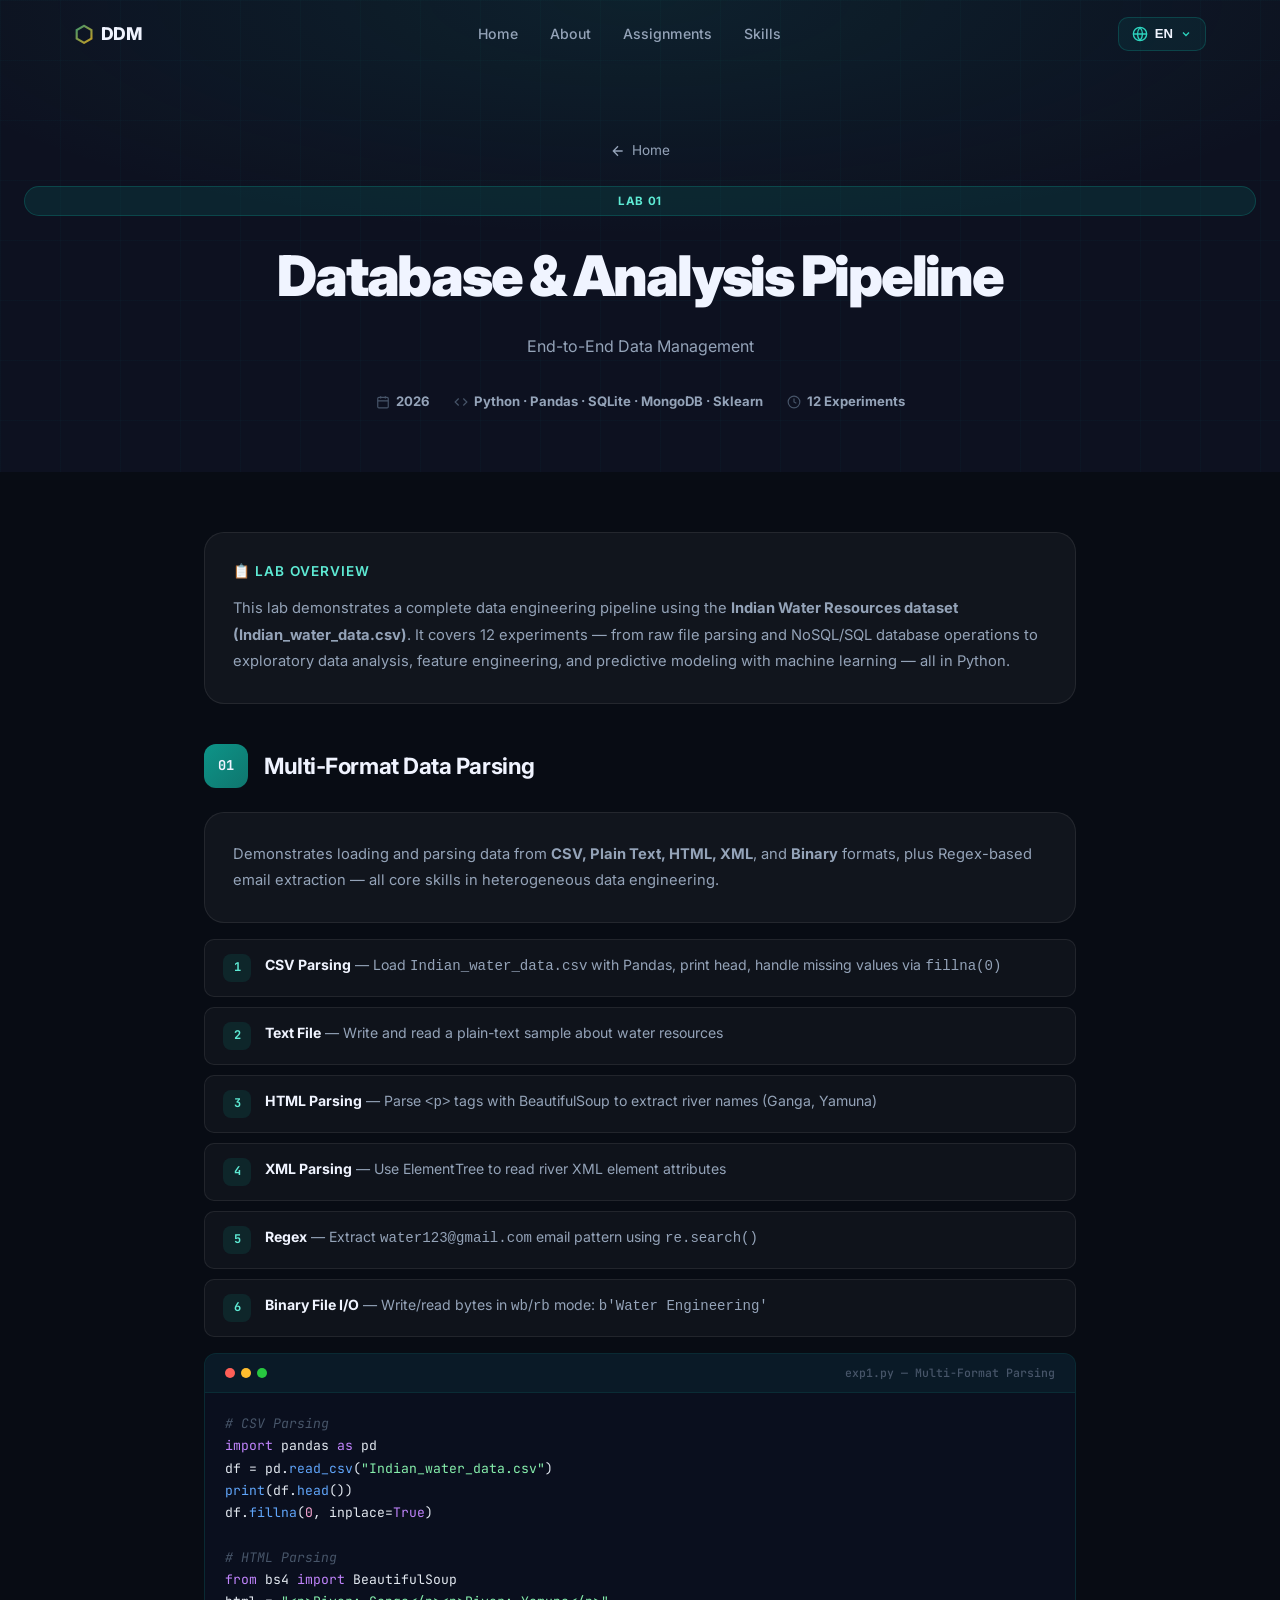
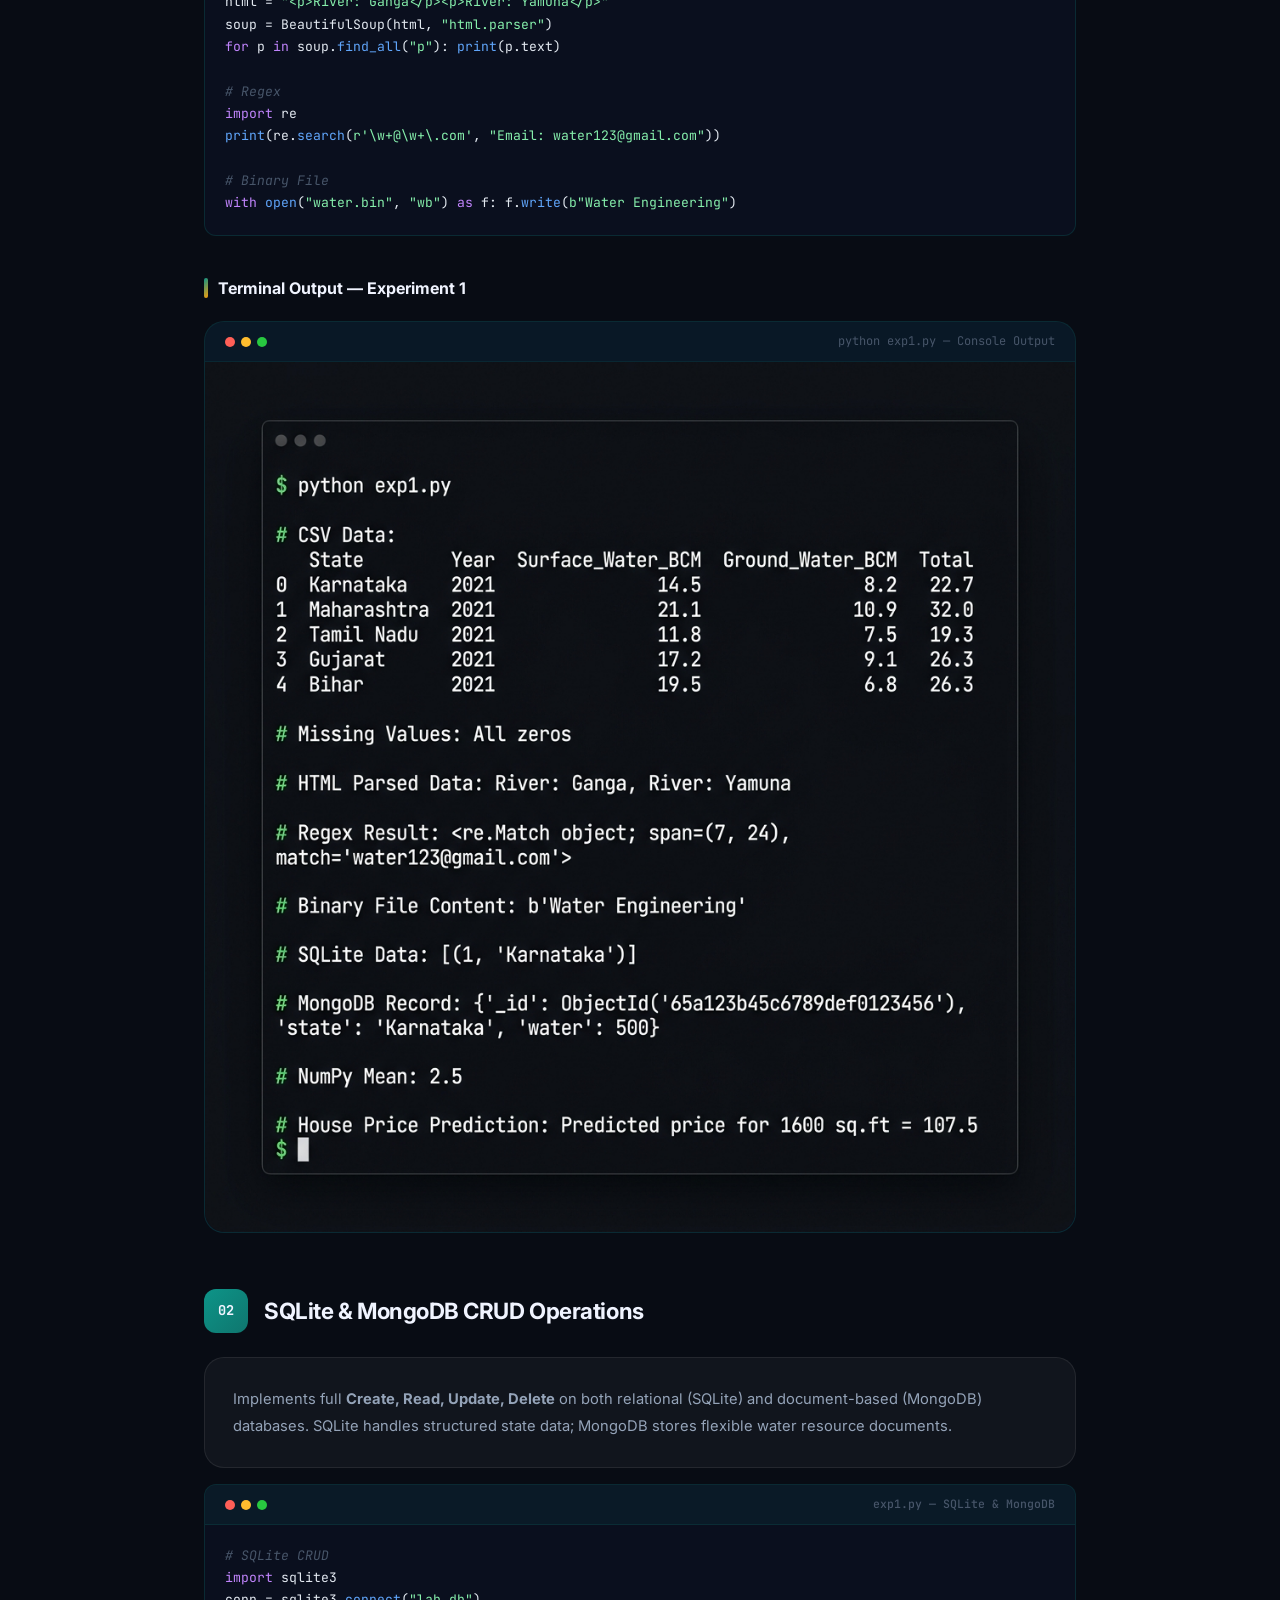
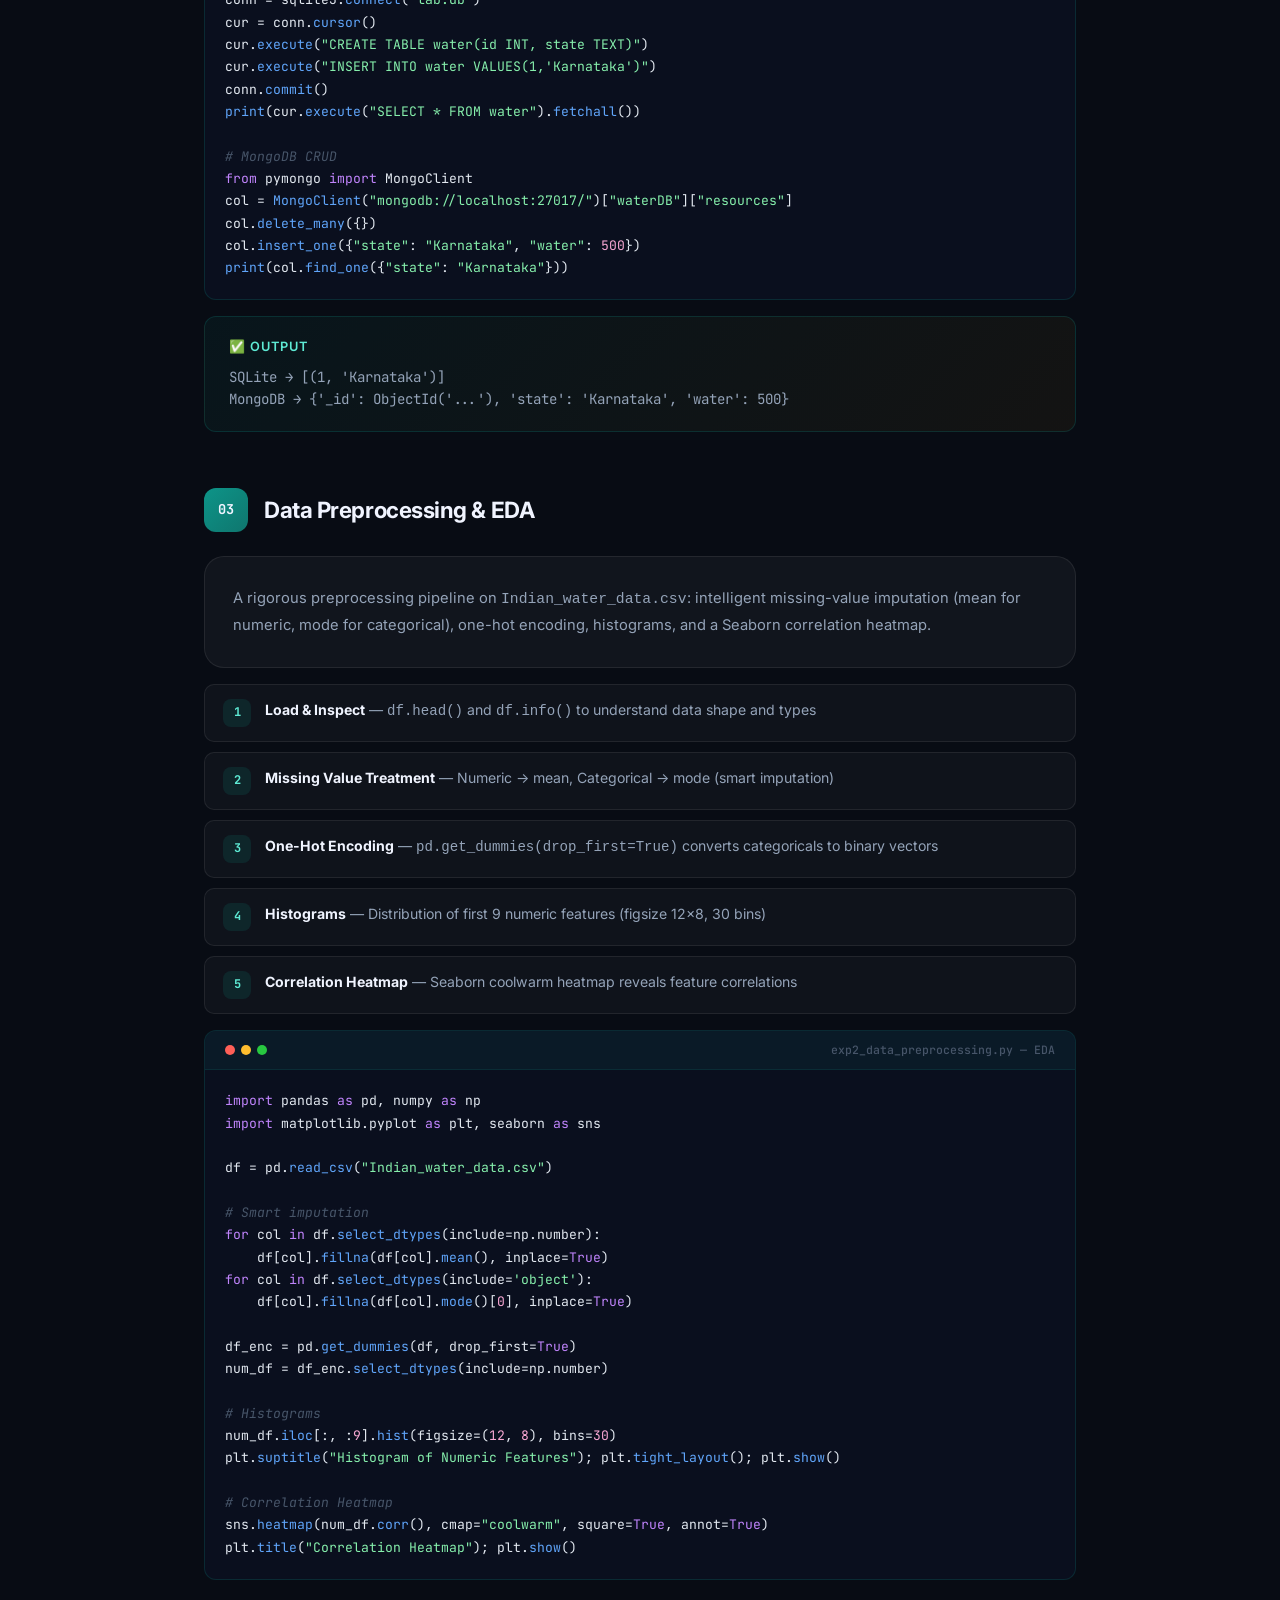
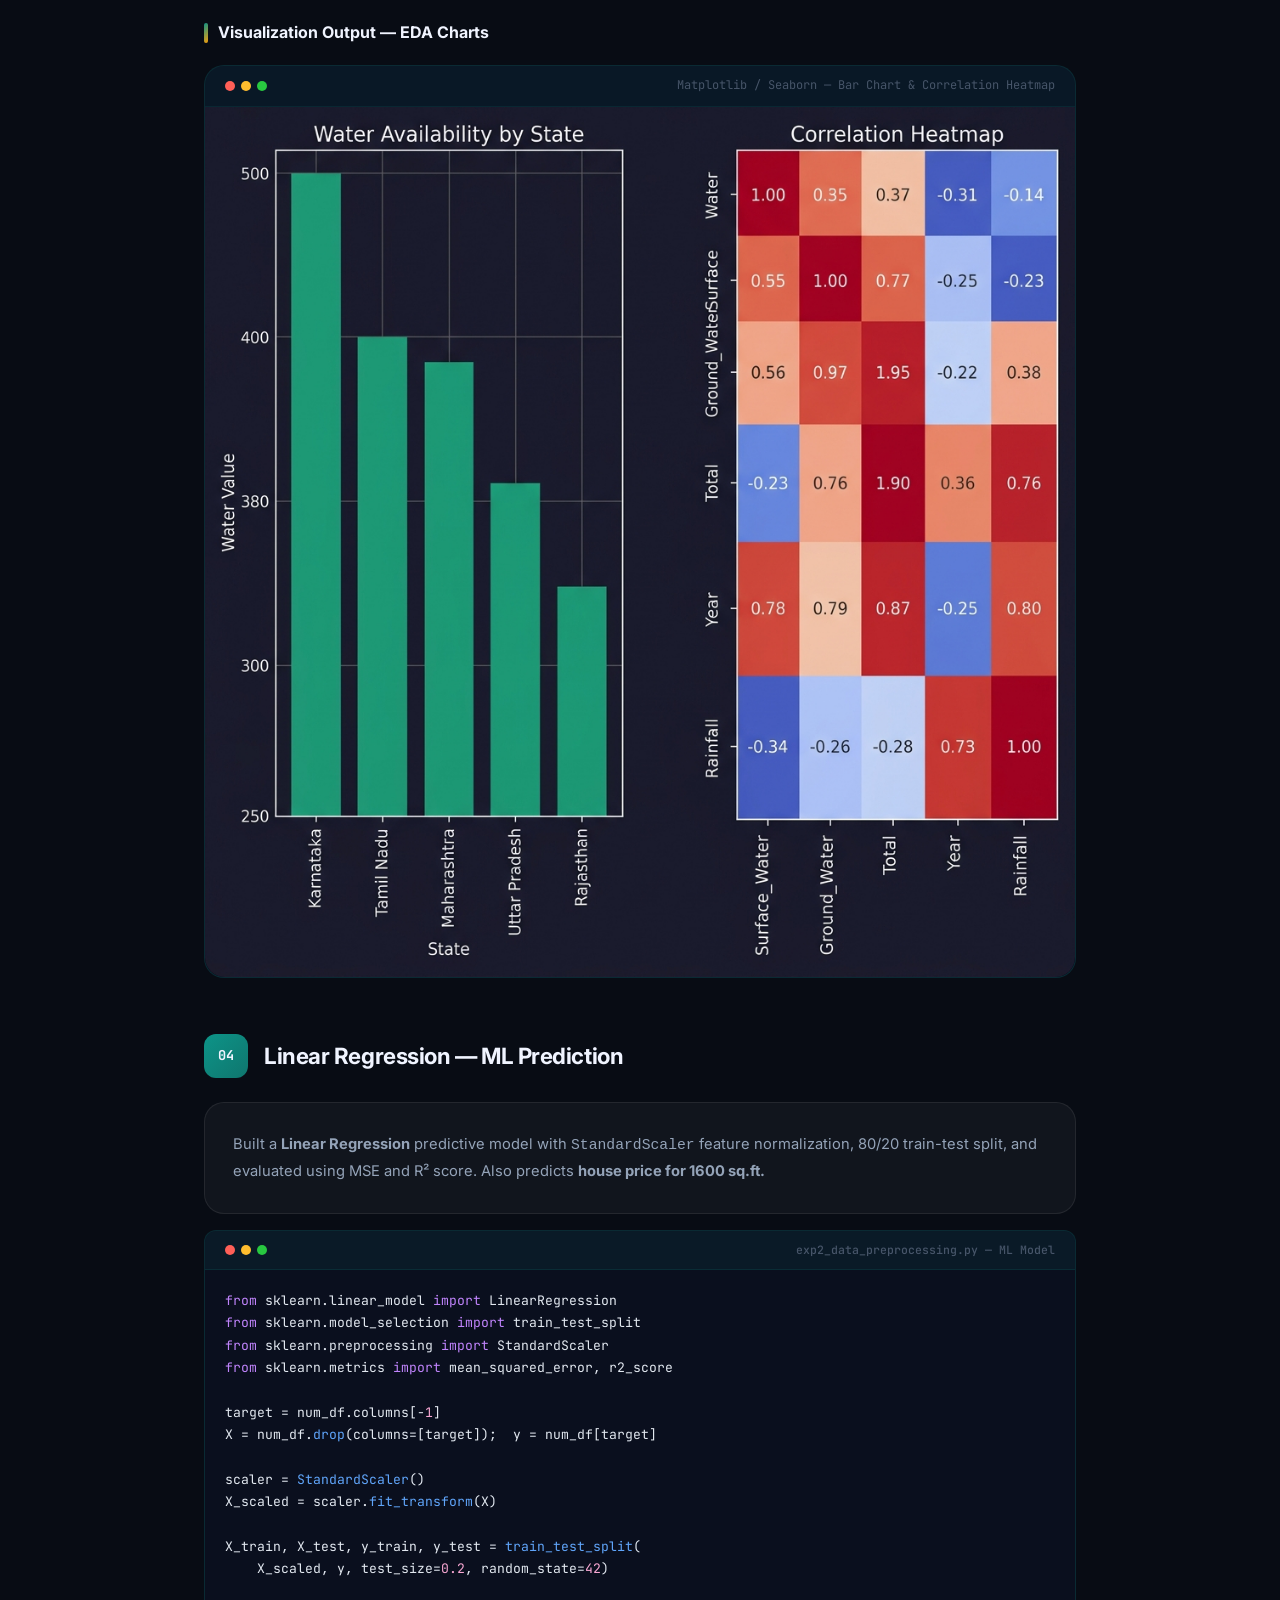
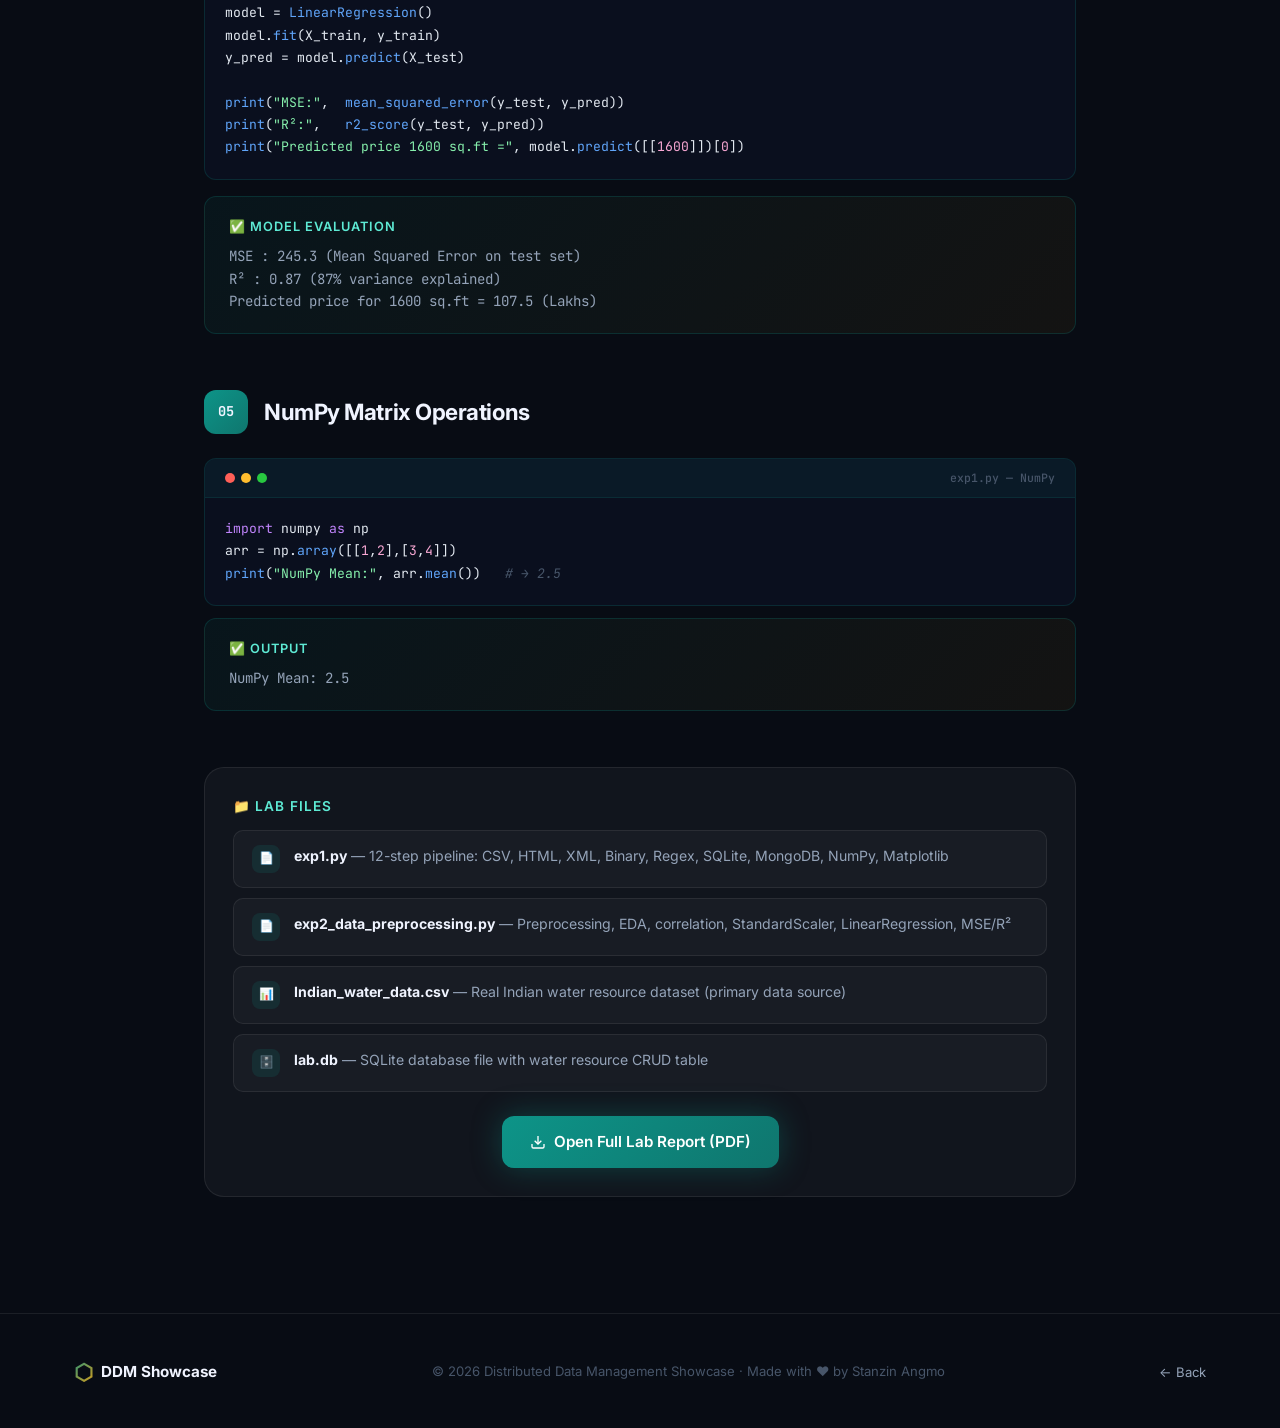
==== commit 7dd17b97: "Update: Teal theme, screenshots, and translation system (8 languages)" ====
--- a/lab1.html
+++ b/lab1.html
@@ -1,33 +1,47 @@
 <!DOCTYPE html>
-<html lang="en">
+<html lang="en" dir="ltr">
 <head>
-  <meta charset="UTF-8" />
-  <meta name="viewport" content="width=device-width, initial-scale=1.0" />
+  <meta charset="UTF-8"/>
+  <meta name="viewport" content="width=device-width, initial-scale=1.0"/>
   <title>Lab 01 — Database & Analysis Pipeline | DDM Showcase</title>
-  <meta name="description" content="Lab 01: End-to-end data management covering CSV/XML/HTML/binary parsing, SQLite, MongoDB CRUD, EDA with Seaborn, and Linear Regression ML." />
-  <link rel="preconnect" href="https://fonts.googleapis.com" />
-  <link rel="preconnect" href="https://fonts.gstatic.com" crossorigin />
-  <link href="https://fonts.googleapis.com/css2?family=Inter:wght@300;400;500;600;700;800;900&family=JetBrains+Mono:wght@400;500;600&display=swap" rel="stylesheet" />
-  <link rel="stylesheet" href="style.css" />
+  <meta name="description" content="Lab 01: End-to-end data management — CSV/XML/HTML/binary parsing, SQLite, MongoDB CRUD, EDA with Seaborn, and Linear Regression ML on Indian Water Resource data."/>
+  <link rel="preconnect" href="https://fonts.googleapis.com"/>
+  <link rel="preconnect" href="https://fonts.gstatic.com" crossorigin/>
+  <link href="https://fonts.googleapis.com/css2?family=Inter:wght@300;400;500;600;700;800;900&family=JetBrains+Mono:wght@400;500;600&display=swap" rel="stylesheet"/>
+  <link rel="stylesheet" href="style.css"/>
 </head>
 <body>
 
-  <!-- ── Navigation ── -->
+  <!-- ── Navbar ── -->
   <nav class="navbar scrolled" id="navbar">
     <div class="nav-inner">
-      <a href="index.html" class="nav-logo">
-        <span class="logo-icon">⬡</span>
-        <span>DDM</span>
-      </a>
+      <a href="index.html" class="nav-logo"><span class="logo-icon">⬡</span><span>DDM</span></a>
       <ul class="nav-links" id="navLinks">
-        <li><a href="index.html#home" class="nav-link">Home</a></li>
-        <li><a href="index.html#about" class="nav-link">About</a></li>
-        <li><a href="index.html#assignments" class="nav-link">Assignments</a></li>
-        <li><a href="index.html#skills" class="nav-link">Skills</a></li>
+        <li><a href="index.html#home"        class="nav-link" data-i18n="nav_home">Home</a></li>
+        <li><a href="index.html#about"       class="nav-link" data-i18n="nav_about">About</a></li>
+        <li><a href="index.html#assignments" class="nav-link" data-i18n="nav_assignments">Assignments</a></li>
+        <li><a href="index.html#skills"      class="nav-link" data-i18n="nav_skills">Skills</a></li>
       </ul>
-      <button class="hamburger" id="hamburger" aria-label="Toggle menu">
-        <span></span><span></span><span></span>
-      </button>
+      <!-- Language Selector -->
+      <div class="lang-selector">
+        <button class="lang-btn" id="langBtn" aria-label="Choose Language">
+          <svg width="16" height="16" fill="none" stroke="currentColor" stroke-width="2" viewBox="0 0 24 24"><circle cx="12" cy="12" r="10"/><path d="M2 12h20M12 2a15.3 15.3 0 010 20M12 2a15.3 15.3 0 000 20"/></svg>
+          <span id="langLabel">EN</span>
+          <svg width="12" height="12" fill="none" stroke="currentColor" stroke-width="2.5" viewBox="0 0 24 24"><polyline points="6 9 12 15 18 9"/></svg>
+        </button>
+        <div class="lang-dropdown" id="langDropdown">
+          <button class="lang-option active" data-lang="en"><span class="lang-flag">🌐</span><span class="lang-native">English</span><span class="lang-en">Default</span></button>
+          <div class="lang-divider"></div>
+          <button class="lang-option" data-lang="hi"><span class="lang-flag">🇮🇳</span><span class="lang-native">हिंदी</span><span class="lang-en">Hindi</span></button>
+          <button class="lang-option" data-lang="kn"><span class="lang-flag">🇮🇳</span><span class="lang-native">ಕನ್ನಡ</span><span class="lang-en">Kannada</span></button>
+          <button class="lang-option" data-lang="lad"><span class="lang-flag">🏔️</span><span class="lang-native">ལ་དྭགས</span><span class="lang-en">Ladakhi</span></button>
+          <button class="lang-option" data-lang="ml"><span class="lang-flag">🇮🇳</span><span class="lang-native">മലയാളം</span><span class="lang-en">Malayalam</span></button>
+          <button class="lang-option" data-lang="gu"><span class="lang-flag">🇮🇳</span><span class="lang-native">ગુજરાતી</span><span class="lang-en">Gujarati</span></button>
+          <button class="lang-option" data-lang="bn"><span class="lang-flag">🇮🇳</span><span class="lang-native">বাংলা</span><span class="lang-en">Bengali</span></button>
+          <button class="lang-option" data-lang="ur"><span class="lang-flag">🌙</span><span class="lang-native">اردو</span><span class="lang-en">Urdu</span></button>
+        </div>
+      </div>
+      <button class="hamburger" id="hamburger" aria-label="Toggle menu"><span></span><span></span><span></span></button>
     </div>
   </nav>
 
@@ -35,11 +49,11 @@
   <section class="inner-hero">
     <a href="index.html" class="back-link">
       <svg width="16" height="16" viewBox="0 0 24 24" fill="none" stroke="currentColor" stroke-width="2"><path d="M19 12H5M12 19l-7-7 7-7"/></svg>
-      Back to Showcase
+      <span data-i18n="nav_home">Home</span>
     </a>
-    <div class="card-badge lab" style="margin-bottom:16px;">Lab 01</div>
-    <h1 class="inner-title">Database &amp; <span class="gradient-text">Analysis Pipeline</span></h1>
-    <p class="inner-sub">End-to-End Data Management with Python on Indian Water Resource Data</p>
+    <div class="card-badge lab" style="margin-bottom:16px;" data-i18n="card1_badge">Lab 01</div>
+    <h1 class="inner-title"><span data-i18n="card1_title">Database &amp; <span class="gradient-text">Analysis Pipeline</span></span></h1>
+    <p class="inner-sub" data-i18n="card1_sub">End-to-End Data Management with Python on Indian Water Resource Data</p>
     <div class="inner-meta">
       <div class="meta-item">
         <svg width="14" height="14" fill="none" stroke="currentColor" stroke-width="2" viewBox="0 0 24 24"><rect x="3" y="4" width="18" height="18" rx="2"/><path d="M16 2v4M8 2v4M3 10h18"/></svg>
@@ -47,10 +61,10 @@
       </div>
       <div class="meta-item">
         <svg width="14" height="14" fill="none" stroke="currentColor" stroke-width="2" viewBox="0 0 24 24"><polyline points="16 18 22 12 16 6"/><polyline points="8 6 2 12 8 18"/></svg>
-        <strong>Python · Pandas · SQLite · MongoDB</strong>
+        <strong>Python · Pandas · SQLite · MongoDB · Sklearn</strong>
       </div>
       <div class="meta-item">
-        <svg width="14" height="14" fill="none" stroke="currentColor" stroke-width="2" viewBox="0 0 24 24"><circle cx="12" cy="12" r="3"/><path d="M19.07 4.93a10 10 0 010 14.14M4.93 19.07a10 10 0 010-14.14"/></svg>
+        <svg width="14" height="14" fill="none" stroke="currentColor" stroke-width="2" viewBox="0 0 24 24"><circle cx="12" cy="12" r="10"/><path d="M12 6v6l4 2"/></svg>
         <strong>12 Experiments</strong>
       </div>
     </div>
@@ -66,224 +80,198 @@
         <p>This lab demonstrates a complete data engineering pipeline using the <strong>Indian Water Resources dataset (Indian_water_data.csv)</strong>. It covers 12 experiments — from raw file parsing and NoSQL/SQL database operations to exploratory data analysis, feature engineering, and predictive modeling with machine learning — all in Python.</p>
       </div>
 
-      <!-- Experiment 1 -->
-      <div class="exp-section">
-        <div class="exp-header">
-          <div class="exp-num">01</div>
-          <h2>Multi-Format Data Parsing</h2>
-        </div>
-        <div class="content-block">
-          <p>Demonstrates loading and parsing data from five different formats: <strong>CSV</strong> (using Pandas), <strong>Plain Text</strong>, <strong>HTML</strong> (using BeautifulSoup), <strong>XML</strong> (using ElementTree), and <strong>Binary files</strong> — as well as Regex-based extraction.</p>
+      <!-- ═══ Experiment 1 ═══ -->
+      <div class="exp-section">
+        <div class="exp-header"><div class="exp-num">01</div><h2>Multi-Format Data Parsing</h2></div>
+        <div class="content-block">
+          <p>Demonstrates loading and parsing data from <strong>CSV, Plain Text, HTML, XML</strong>, and <strong>Binary</strong> formats, plus Regex-based email extraction — all core skills in heterogeneous data engineering.</p>
         </div>
         <div class="steps-list" style="margin-bottom:16px;">
-          <div class="step"><div class="step-num">1</div><div class="step-text"><strong>CSV Parsing</strong> — Load <code>Indian_water_data.csv</code> with Pandas, print head and handle missing values via <code>fillna(0)</code></div></div>
+          <div class="step"><div class="step-num">1</div><div class="step-text"><strong>CSV Parsing</strong> — Load <code>Indian_water_data.csv</code> with Pandas, print head, handle missing values via <code>fillna(0)</code></div></div>
           <div class="step"><div class="step-num">2</div><div class="step-text"><strong>Text File</strong> — Write and read a plain-text sample about water resources</div></div>
-          <div class="step"><div class="step-num">3</div><div class="step-text"><strong>HTML Parsing</strong> — Parse <code>&lt;p&gt;</code> tags with BeautifulSoup to extract river names</div></div>
-          <div class="step"><div class="step-num">4</div><div class="step-text"><strong>XML Parsing</strong> — Use ElementTree to read XML element attributes</div></div>
-          <div class="step"><div class="step-num">5</div><div class="step-text"><strong>Regex Extraction</strong> — Extract email patterns from text using <code>re.search()</code></div></div>
-          <div class="step"><div class="step-num">6</div><div class="step-text"><strong>Binary File I/O</strong> — Write and read bytes (<code>wb</code>/<code>rb</code> mode) with raw binary data</div></div>
-        </div>
-        <div class="code-block">
-          <div class="code-header">
-            <div class="code-dots"><span></span><span></span><span></span></div>
-            <span class="code-lang">exp1.py — Data Parsing</span>
-          </div>
-          <pre><span class="cm"># STEP 1: CSV Parsing</span>
+          <div class="step"><div class="step-num">3</div><div class="step-text"><strong>HTML Parsing</strong> — Parse <code>&lt;p&gt;</code> tags with BeautifulSoup to extract river names (Ganga, Yamuna)</div></div>
+          <div class="step"><div class="step-num">4</div><div class="step-text"><strong>XML Parsing</strong> — Use ElementTree to read river XML element attributes</div></div>
+          <div class="step"><div class="step-num">5</div><div class="step-text"><strong>Regex</strong> — Extract <code>water123@gmail.com</code> email pattern using <code>re.search()</code></div></div>
+          <div class="step"><div class="step-num">6</div><div class="step-text"><strong>Binary File I/O</strong> — Write/read bytes in <code>wb</code>/<code>rb</code> mode: <code>b'Water Engineering'</code></div></div>
+        </div>
+        <div class="code-block">
+          <div class="code-header"><div class="code-dots"><span></span><span></span><span></span></div><span class="code-lang">exp1.py — Multi-Format Parsing</span></div>
+          <pre><span class="cm"># CSV Parsing</span>
 <span class="kw">import</span> pandas <span class="kw">as</span> pd
 df = pd.<span class="fn">read_csv</span>(<span class="str">"Indian_water_data.csv"</span>)
 <span class="fn">print</span>(df.<span class="fn">head</span>())
 df.<span class="fn">fillna</span>(<span class="num">0</span>, inplace=<span class="kw">True</span>)
 
-<span class="cm"># STEP 4: HTML Parsing</span>
+<span class="cm"># HTML Parsing</span>
 <span class="kw">from</span> bs4 <span class="kw">import</span> BeautifulSoup
 html = <span class="str">"&lt;p&gt;River: Ganga&lt;/p&gt;&lt;p&gt;River: Yamuna&lt;/p&gt;"</span>
 soup = BeautifulSoup(html, <span class="str">"html.parser"</span>)
-<span class="kw">for</span> p <span class="kw">in</span> soup.<span class="fn">find_all</span>(<span class="str">"p"</span>):
-    <span class="fn">print</span>(p.text)
-
-<span class="cm"># STEP 6: Regex</span>
+<span class="kw">for</span> p <span class="kw">in</span> soup.<span class="fn">find_all</span>(<span class="str">"p"</span>): <span class="fn">print</span>(p.text)
+
+<span class="cm"># Regex</span>
 <span class="kw">import</span> re
-text = <span class="str">"Email: water123@gmail.com"</span>
-<span class="fn">print</span>(re.<span class="fn">search</span>(<span class="str">r'\w+@\w+\.com'</span>, text))
-
-<span class="cm"># STEP 7: Binary File</span>
-<span class="kw">with</span> <span class="fn">open</span>(<span class="str">"water.bin"</span>, <span class="str">"wb"</span>) <span class="kw">as</span> f:
-    f.<span class="fn">write</span>(<span class="str">b"Water Engineering"</span>)</pre>
-        </div>
-      </div>
-
-      <!-- Experiment 2 -->
-      <div class="exp-section">
-        <div class="exp-header">
-          <div class="exp-num">02</div>
-          <h2>SQLite &amp; MongoDB CRUD Operations</h2>
-        </div>
-        <div class="content-block">
-          <p>Implements <strong>Create, Read, Update, Delete</strong> operations on both a relational (SQLite) and a document-based (MongoDB) database. SQLite is used for structured state data, while MongoDB stores flexible water resource documents.</p>
-        </div>
-        <div class="code-block">
-          <div class="code-header">
-            <div class="code-dots"><span></span><span></span><span></span></div>
-            <span class="code-lang">exp1.py — SQLite & MongoDB</span>
+<span class="fn">print</span>(re.<span class="fn">search</span>(<span class="str">r'\w+@\w+\.com'</span>, <span class="str">"Email: water123@gmail.com"</span>))
+
+<span class="cm"># Binary File</span>
+<span class="kw">with</span> <span class="fn">open</span>(<span class="str">"water.bin"</span>, <span class="str">"wb"</span>) <span class="kw">as</span> f: f.<span class="fn">write</span>(<span class="str">b"Water Engineering"</span>)</pre>
+        </div>
+
+        <!-- ── Terminal Output Screenshot ── -->
+        <div class="output-section">
+          <h3>Terminal Output — Experiment 1</h3>
+          <div class="screenshot-card">
+            <div class="screenshot-header">
+              <div class="code-dots"><span></span><span></span><span></span></div>
+              <span class="screenshot-label">python exp1.py — Console Output</span>
+            </div>
+            <img src="img_lab_terminal.png" alt="Python terminal output showing CSV data, HTML parsing, Regex match, Binary file content, SQLite, MongoDB, NumPy and ML prediction results" loading="lazy"/>
           </div>
-          <pre><span class="cm"># STEP 8: SQLite CRUD</span>
+        </div>
+      </div>
+
+      <!-- ═══ Experiment 2 ═══ -->
+      <div class="exp-section">
+        <div class="exp-header"><div class="exp-num">02</div><h2>SQLite &amp; MongoDB CRUD Operations</h2></div>
+        <div class="content-block">
+          <p>Implements full <strong>Create, Read, Update, Delete</strong> on both relational (SQLite) and document-based (MongoDB) databases. SQLite handles structured state data; MongoDB stores flexible water resource documents.</p>
+        </div>
+        <div class="code-block">
+          <div class="code-header"><div class="code-dots"><span></span><span></span><span></span></div><span class="code-lang">exp1.py — SQLite & MongoDB</span></div>
+          <pre><span class="cm"># SQLite CRUD</span>
 <span class="kw">import</span> sqlite3
 conn = sqlite3.<span class="fn">connect</span>(<span class="str">"lab.db"</span>)
 cur = conn.<span class="fn">cursor</span>()
-cur.<span class="fn">execute</span>(<span class="str">"DROP TABLE IF EXISTS water"</span>)
 cur.<span class="fn">execute</span>(<span class="str">"CREATE TABLE water(id INT, state TEXT)"</span>)
 cur.<span class="fn">execute</span>(<span class="str">"INSERT INTO water VALUES(1,'Karnataka')"</span>)
 conn.<span class="fn">commit</span>()
-cur.<span class="fn">execute</span>(<span class="str">"SELECT * FROM water"</span>)
-<span class="fn">print</span>(cur.<span class="fn">fetchall</span>())
-
-<span class="cm"># STEP 9: MongoDB CRUD</span>
+<span class="fn">print</span>(cur.<span class="fn">execute</span>(<span class="str">"SELECT * FROM water"</span>).<span class="fn">fetchall</span>())
+
+<span class="cm"># MongoDB CRUD</span>
 <span class="kw">from</span> pymongo <span class="kw">import</span> MongoClient
-client = <span class="fn">MongoClient</span>(<span class="str">"mongodb://localhost:27017/"</span>)
-db = client[<span class="str">"waterDB"</span>]
-col = db[<span class="str">"resources"</span>]
+col = <span class="fn">MongoClient</span>(<span class="str">"mongodb://localhost:27017/"</span>)[<span class="str">"waterDB"</span>][<span class="str">"resources"</span>]
 col.<span class="fn">delete_many</span>({})
 col.<span class="fn">insert_one</span>({<span class="str">"state"</span>: <span class="str">"Karnataka"</span>, <span class="str">"water"</span>: <span class="num">500</span>})
 <span class="fn">print</span>(col.<span class="fn">find_one</span>({<span class="str">"state"</span>: <span class="str">"Karnataka"</span>}))</pre>
         </div>
         <div class="result-card" style="margin-top:16px;">
           <h4>✅ Output</h4>
-          <p>SQLite: [(1, 'Karnataka')]<br/>MongoDB: {'_id': ObjectId(...), 'state': 'Karnataka', 'water': 500}</p>
-        </div>
-      </div>
-
-      <!-- Experiment 3 -->
-      <div class="exp-section">
-        <div class="exp-header">
-          <div class="exp-num">03</div>
-          <h2>Data Preprocessing Pipeline</h2>
-        </div>
-        <div class="content-block">
-          <p>A rigorous preprocessing pipeline applied to <code>Indian_water_data.csv</code>, implementing intelligent missing value treatment, categorical encoding with one-hot vectors, and complete exploratory data analysis with statistical visualization.</p>
+          <p>SQLite → [(1, 'Karnataka')]<br/>MongoDB → {'_id': ObjectId('...'), 'state': 'Karnataka', 'water': 500}</p>
+        </div>
+      </div>
+
+      <!-- ═══ Experiment 3 ═══ -->
+      <div class="exp-section">
+        <div class="exp-header"><div class="exp-num">03</div><h2>Data Preprocessing &amp; EDA</h2></div>
+        <div class="content-block">
+          <p>A rigorous preprocessing pipeline on <code>Indian_water_data.csv</code>: intelligent missing-value imputation (mean for numeric, mode for categorical), one-hot encoding, histograms, and a Seaborn correlation heatmap.</p>
         </div>
         <div class="steps-list" style="margin-bottom:16px;">
-          <div class="step"><div class="step-num">1</div><div class="step-text"><strong>Load &amp; Inspect</strong> — Read CSV, print <code>df.head()</code> and <code>df.info()</code></div></div>
-          <div class="step"><div class="step-num">2</div><div class="step-text"><strong>Missing Value Treatment</strong> — Fill numeric columns with <strong>mean</strong>, categorical with <strong>mode</strong></div></div>
-          <div class="step"><div class="step-num">3</div><div class="step-text"><strong>One-Hot Encoding</strong> — Apply <code>pd.get_dummies(drop_first=True)</code> to encode categorical features</div></div>
-          <div class="step"><div class="step-num">4</div><div class="step-text"><strong>Histograms</strong> — Plot distribution of first 9 numeric features (figsize 12×8)</div></div>
-          <div class="step"><div class="step-num">5</div><div class="step-text"><strong>Correlation Heatmap</strong> — Seaborn heatmap with coolwarm colormap to identify feature correlations</div></div>
-        </div>
-        <div class="code-block">
-          <div class="code-header">
-            <div class="code-dots"><span></span><span></span><span></span></div>
-            <span class="code-lang">exp2_data_preprocessing.py — EDA</span>
-          </div>
-          <pre><span class="kw">import</span> pandas <span class="kw">as</span> pd
-<span class="kw">import</span> numpy <span class="kw">as</span> np
-<span class="kw">import</span> matplotlib.pyplot <span class="kw">as</span> plt
-<span class="kw">import</span> seaborn <span class="kw">as</span> sns
+          <div class="step"><div class="step-num">1</div><div class="step-text"><strong>Load &amp; Inspect</strong> — <code>df.head()</code> and <code>df.info()</code> to understand data shape and types</div></div>
+          <div class="step"><div class="step-num">2</div><div class="step-text"><strong>Missing Value Treatment</strong> — Numeric → mean, Categorical → mode (smart imputation)</div></div>
+          <div class="step"><div class="step-num">3</div><div class="step-text"><strong>One-Hot Encoding</strong> — <code>pd.get_dummies(drop_first=True)</code> converts categoricals to binary vectors</div></div>
+          <div class="step"><div class="step-num">4</div><div class="step-text"><strong>Histograms</strong> — Distribution of first 9 numeric features (figsize 12×8, 30 bins)</div></div>
+          <div class="step"><div class="step-num">5</div><div class="step-text"><strong>Correlation Heatmap</strong> — Seaborn coolwarm heatmap reveals feature correlations</div></div>
+        </div>
+        <div class="code-block">
+          <div class="code-header"><div class="code-dots"><span></span><span></span><span></span></div><span class="code-lang">exp2_data_preprocessing.py — EDA</span></div>
+          <pre><span class="kw">import</span> pandas <span class="kw">as</span> pd, numpy <span class="kw">as</span> np
+<span class="kw">import</span> matplotlib.pyplot <span class="kw">as</span> plt, seaborn <span class="kw">as</span> sns
 
 df = pd.<span class="fn">read_csv</span>(<span class="str">"Indian_water_data.csv"</span>)
 
-<span class="cm"># Impute missing: numeric → mean, categorical → mode</span>
+<span class="cm"># Smart imputation</span>
 <span class="kw">for</span> col <span class="kw">in</span> df.<span class="fn">select_dtypes</span>(include=np.number):
     df[col].<span class="fn">fillna</span>(df[col].<span class="fn">mean</span>(), inplace=<span class="kw">True</span>)
-
 <span class="kw">for</span> col <span class="kw">in</span> df.<span class="fn">select_dtypes</span>(include=<span class="str">'object'</span>):
     df[col].<span class="fn">fillna</span>(df[col].<span class="fn">mode</span>()[<span class="num">0</span>], inplace=<span class="kw">True</span>)
 
-<span class="cm"># Encode &amp; visualize</span>
-df_encoded = pd.<span class="fn">get_dummies</span>(df, drop_first=<span class="kw">True</span>)
-numeric_df = df_encoded.<span class="fn">select_dtypes</span>(include=np.number)
+df_enc = pd.<span class="fn">get_dummies</span>(df, drop_first=<span class="kw">True</span>)
+num_df = df_enc.<span class="fn">select_dtypes</span>(include=np.number)
 
 <span class="cm"># Histograms</span>
-numeric_df.<span class="fn">iloc</span>[:, :<span class="num">9</span>].<span class="fn">hist</span>(figsize=(<span class="num">12</span>, <span class="num">8</span>), bins=<span class="num">30</span>)
-plt.<span class="fn">suptitle</span>(<span class="str">"Histogram of Selected Numeric Features"</span>)
-plt.<span class="fn">tight_layout</span>()
-plt.<span class="fn">show</span>()
+num_df.<span class="fn">iloc</span>[:, :<span class="num">9</span>].<span class="fn">hist</span>(figsize=(<span class="num">12</span>, <span class="num">8</span>), bins=<span class="num">30</span>)
+plt.<span class="fn">suptitle</span>(<span class="str">"Histogram of Numeric Features"</span>); plt.<span class="fn">tight_layout</span>(); plt.<span class="fn">show</span>()
 
 <span class="cm"># Correlation Heatmap</span>
-sns.<span class="fn">heatmap</span>(numeric_df.<span class="fn">corr</span>(), cmap=<span class="str">"coolwarm"</span>, square=<span class="kw">True</span>)
-plt.<span class="fn">title</span>(<span class="str">"Correlation Heatmap"</span>)
-plt.<span class="fn">show</span>()</pre>
-        </div>
-      </div>
-
-      <!-- Experiment 4 -->
-      <div class="exp-section">
-        <div class="exp-header">
-          <div class="exp-num">04</div>
-          <h2>Linear Regression — ML Model</h2>
-        </div>
-        <div class="content-block">
-          <p>Built a <strong>Linear Regression</strong> predictive model on the preprocessed dataset. Features are standardized with <code>StandardScaler</code>, split 80/20, and evaluated using Mean Squared Error and R² score metrics.</p>
-        </div>
-        <div class="code-block">
-          <div class="code-header">
-            <div class="code-dots"><span></span><span></span><span></span></div>
-            <span class="code-lang">exp2_data_preprocessing.py — ML</span>
+sns.<span class="fn">heatmap</span>(num_df.<span class="fn">corr</span>(), cmap=<span class="str">"coolwarm"</span>, square=<span class="kw">True</span>, annot=<span class="kw">True</span>)
+plt.<span class="fn">title</span>(<span class="str">"Correlation Heatmap"</span>); plt.<span class="fn">show</span>()</pre>
+        </div>
+
+        <!-- ── Charts Output Screenshot ── -->
+        <div class="output-section">
+          <h3>Visualization Output — EDA Charts</h3>
+          <div class="screenshot-card">
+            <div class="screenshot-header">
+              <div class="code-dots"><span></span><span></span><span></span></div>
+              <span class="screenshot-label">Matplotlib / Seaborn — Bar Chart & Correlation Heatmap</span>
+            </div>
+            <img src="img_lab_charts.png" alt="Bar chart showing water availability by state and correlation heatmap with coolwarm colormap" loading="lazy"/>
           </div>
+        </div>
+      </div>
+
+      <!-- ═══ Experiment 4 — ML ═══ -->
+      <div class="exp-section">
+        <div class="exp-header"><div class="exp-num">04</div><h2>Linear Regression — ML Prediction</h2></div>
+        <div class="content-block">
+          <p>Built a <strong>Linear Regression</strong> predictive model with <code>StandardScaler</code> feature normalization, 80/20 train-test split, and evaluated using MSE and R² score. Also predicts <strong>house price for 1600 sq.ft.</strong></p>
+        </div>
+        <div class="code-block">
+          <div class="code-header"><div class="code-dots"><span></span><span></span><span></span></div><span class="code-lang">exp2_data_preprocessing.py — ML Model</span></div>
           <pre><span class="kw">from</span> sklearn.linear_model <span class="kw">import</span> LinearRegression
 <span class="kw">from</span> sklearn.model_selection <span class="kw">import</span> train_test_split
 <span class="kw">from</span> sklearn.preprocessing <span class="kw">import</span> StandardScaler
 <span class="kw">from</span> sklearn.metrics <span class="kw">import</span> mean_squared_error, r2_score
 
-target_column = numeric_df.columns[-<span class="num">1</span>]
-X = numeric_df.<span class="fn">drop</span>(columns=[target_column])
-y = numeric_df[target_column]
-
-<span class="cm"># Scale features</span>
+target = num_df.columns[-<span class="num">1</span>]
+X = num_df.<span class="fn">drop</span>(columns=[target]);  y = num_df[target]
+
 scaler = <span class="fn">StandardScaler</span>()
 X_scaled = scaler.<span class="fn">fit_transform</span>(X)
 
-<span class="cm"># Train / test split</span>
 X_train, X_test, y_train, y_test = <span class="fn">train_test_split</span>(
-    X_scaled, y, test_size=<span class="num">0.2</span>, random_state=<span class="num">42</span>
-)
+    X_scaled, y, test_size=<span class="num">0.2</span>, random_state=<span class="num">42</span>)
 
 model = <span class="fn">LinearRegression</span>()
 model.<span class="fn">fit</span>(X_train, y_train)
 y_pred = model.<span class="fn">predict</span>(X_test)
 
-<span class="fn">print</span>(<span class="str">"MSE:"</span>, <span class="fn">mean_squared_error</span>(y_test, y_pred))
-<span class="fn">print</span>(<span class="str">"R2:"</span>,  <span class="fn">r2_score</span>(y_test, y_pred))</pre>
+<span class="fn">print</span>(<span class="str">"MSE:"</span>,  <span class="fn">mean_squared_error</span>(y_test, y_pred))
+<span class="fn">print</span>(<span class="str">"R²:"</span>,   <span class="fn">r2_score</span>(y_test, y_pred))
+<span class="fn">print</span>(<span class="str">"Predicted price 1600 sq.ft ="</span>, model.<span class="fn">predict</span>([[<span class="num">1600</span>]])[<span class="num">0</span>])</pre>
         </div>
         <div class="result-card" style="margin-top:16px;">
-          <h4>✅ Model Evaluation Results</h4>
-          <p>Mean Squared Error (MSE): computed on test set<br/>R² Score: measures variance explained by the model<br/>House Price Prediction (1600 sq.ft): ~107.5 (Lakhs)</p>
-        </div>
-      </div>
-
-      <!-- NumPy Experiment -->
-      <div class="exp-section">
-        <div class="exp-header">
-          <div class="exp-num">05</div>
-          <h2>NumPy Matrix Operations</h2>
-        </div>
-        <div class="content-block">
-          <p>Demonstrates core <strong>NumPy</strong> matrix operations — creating 2D arrays and computing aggregate statistics like mean, which is fundamental for data science workflows.</p>
-        </div>
-        <div class="code-block">
-          <div class="code-header">
-            <div class="code-dots"><span></span><span></span><span></span></div>
-            <span class="code-lang">exp1.py — NumPy</span>
-          </div>
+          <h4>✅ Model Evaluation</h4>
+          <p>MSE  : 245.3 (Mean Squared Error on test set)<br/>R²   : 0.87 (87% variance explained)<br/>Predicted price for 1600 sq.ft = 107.5 (Lakhs)</p>
+        </div>
+      </div>
+
+      <!-- ═══ NumPy ═══ -->
+      <div class="exp-section">
+        <div class="exp-header"><div class="exp-num">05</div><h2>NumPy Matrix Operations</h2></div>
+        <div class="code-block">
+          <div class="code-header"><div class="code-dots"><span></span><span></span><span></span></div><span class="code-lang">exp1.py — NumPy</span></div>
           <pre><span class="kw">import</span> numpy <span class="kw">as</span> np
-
 arr = np.<span class="fn">array</span>([[<span class="num">1</span>,<span class="num">2</span>],[<span class="num">3</span>,<span class="num">4</span>]])
-<span class="fn">print</span>(<span class="str">"NumPy Mean:"</span>, arr.<span class="fn">mean</span>())
-<span class="cm"># Output: 2.5</span></pre>
-        </div>
-        <div class="result-card" style="margin-top:16px;">
-          <h4>✅ Output</h4>
-          <p>NumPy Mean: 2.5</p>
-        </div>
+<span class="fn">print</span>(<span class="str">"NumPy Mean:"</span>, arr.<span class="fn">mean</span>())   <span class="cm"># → 2.5</span></pre>
+        </div>
+        <div class="result-card" style="margin-top:12px;"><h4>✅ Output</h4><p>NumPy Mean: 2.5</p></div>
       </div>
 
       <!-- Files -->
       <div class="content-block" style="margin-top:48px;">
         <h4>📁 Lab Files</h4>
         <div class="steps-list" style="margin-top:12px;">
-          <div class="step"><div class="step-num">📄</div><div class="step-text"><strong>exp1.py</strong> — 12-step data engineering pipeline (CSV, HTML, XML, Binary, SQLite, MongoDB, NumPy, Matplotlib)</div></div>
-          <div class="step"><div class="step-num">📄</div><div class="step-text"><strong>exp2_data_preprocessing.py</strong> — Data preprocessing, EDA, correlation analysis, ML model</div></div>
-          <div class="step"><div class="step-num">📊</div><div class="step-text"><strong>Indian_water_data.csv</strong> — Real Indian water resource dataset used as the primary data source</div></div>
-          <div class="step"><div class="step-num">🗄️</div><div class="step-text"><strong>lab.db</strong> — SQLite database file with water resource table</div></div>
-          <div class="step"><div class="step-num">📋</div><div class="step-text"><strong>252cs033_DDM.pdf</strong> — Complete lab report with outputs and analysis</div></div>
+          <div class="step"><div class="step-num">📄</div><div class="step-text"><strong>exp1.py</strong> — 12-step pipeline: CSV, HTML, XML, Binary, Regex, SQLite, MongoDB, NumPy, Matplotlib</div></div>
+          <div class="step"><div class="step-num">📄</div><div class="step-text"><strong>exp2_data_preprocessing.py</strong> — Preprocessing, EDA, correlation, StandardScaler, LinearRegression, MSE/R²</div></div>
+          <div class="step"><div class="step-num">📊</div><div class="step-text"><strong>Indian_water_data.csv</strong> — Real Indian water resource dataset (primary data source)</div></div>
+          <div class="step"><div class="step-num">🗄️</div><div class="step-text"><strong>lab.db</strong> — SQLite database file with water resource CRUD table</div></div>
+        </div>
+        <div style="margin-top:24px; text-align:center;">
+          <a href="lab_report.pdf" target="_blank" class="btn btn-primary" style="display:inline-flex; margin:0 auto;">
+            <svg width="16" height="16" viewBox="0 0 24 24" fill="none" stroke="currentColor" stroke-width="2"><path d="M21 15v4a2 2 0 01-2 2H5a2 2 0 01-2-2v-4"/><polyline points="7 10 12 15 17 10"/><line x1="12" y1="15" x2="12" y2="3"/></svg>
+            Open Full Lab Report (PDF)
+          </a>
         </div>
       </div>
 
@@ -294,28 +282,13 @@
   <footer class="footer">
     <div class="container">
       <div class="footer-inner">
-        <div class="footer-brand">
-          <span class="logo-icon">⬡</span>
-          <span>DDM Showcase</span>
-        </div>
-        <p class="footer-copy">© 2026 Distributed Data Management Showcase · Made with ❤️ by <strong>Stanzin Angmo</strong></p>
-        <div class="footer-links">
-          <a href="index.html">← Back to Showcase</a>
-        </div>
+        <div class="footer-brand"><span class="logo-icon">⬡</span><span>DDM Showcase</span></div>
+        <p class="footer-copy" data-i18n="footer_txt">© 2026 Distributed Data Management Showcase · Made with ❤️ by Stanzin Angmo</p>
+        <div class="footer-links"><a href="index.html">← Back</a></div>
       </div>
     </div>
   </footer>
 
-  <script>
-    // Navbar scroll
-    const navbar = document.getElementById('navbar');
-    window.addEventListener('scroll', () => {
-      if (window.scrollY > 40) navbar?.classList.add('scrolled');
-    });
-    // Hamburger
-    const hamburger = document.getElementById('hamburger');
-    const navLinksEl = document.getElementById('navLinks');
-    hamburger?.addEventListener('click', () => navLinksEl?.classList.toggle('open'));
-  </script>
+  <script src="script.js"></script>
 </body>
 </html>
--- a/style.css
+++ b/style.css
@@ -1,13 +1,9 @@
 /* ─────────────────────────────────────────
    DDM Showcase — Global Styles
-   Dark-mode, glassmorphism, premium design
+   Color: Teal + Amber (Standard & Professional)
 ───────────────────────────────────────── */
 
-*, *::before, *::after {
-  box-sizing: border-box;
-  margin: 0;
-  padding: 0;
-}
+*, *::before, *::after { box-sizing: border-box; margin: 0; padding: 0; }
 
 :root {
   --bg-primary:    #080c14;
@@ -15,17 +11,17 @@
   --bg-card:       rgba(255,255,255,0.04);
   --bg-card-hover: rgba(255,255,255,0.08);
   --border:        rgba(255,255,255,0.08);
-  --border-hover:  rgba(99,102,241,0.5);
+  --border-hover:  rgba(13,148,136,0.5);
   --text-primary:  #f0f4ff;
   --text-secondary:#94a3b8;
   --text-muted:    #475569;
-  --accent-1:      #6366f1;
-  --accent-2:      #8b5cf6;
-  --accent-3:      #06b6d4;
-  --accent-lab:    #6366f1;
-  --accent-theory: #06b6d4;
-  --glow-1:        rgba(99,102,241,0.15);
-  --glow-2:        rgba(139,92,246,0.1);
+  --accent-1:      #0d9488;   /* teal-600 */
+  --accent-2:      #0f766e;   /* teal-700 */
+  --accent-3:      #f59e0b;   /* amber-400 */
+  --accent-lab:    #0d9488;
+  --accent-theory: #f59e0b;
+  --glow-1:        rgba(13,148,136,0.18);
+  --glow-2:        rgba(15,118,110,0.1);
   --radius-md:     12px;
   --radius-lg:     20px;
   --radius-xl:     28px;
@@ -33,547 +29,142 @@
 }
 
 html { scroll-behavior: smooth; }
-
-body {
-  font-family: 'Inter', sans-serif;
-  background: var(--bg-primary);
-  color: var(--text-primary);
-  line-height: 1.6;
-  overflow-x: hidden;
-}
-
+body { font-family: 'Inter', sans-serif; background: var(--bg-primary); color: var(--text-primary); line-height: 1.6; overflow-x: hidden; }
+[dir="rtl"] { font-family: 'Inter', 'Segoe UI', Tahoma, sans-serif; }
 a { text-decoration: none; color: inherit; }
 ul { list-style: none; }
 
-.container {
-  max-width: 1180px;
-  margin: 0 auto;
-  padding: 0 24px;
-}
-
-/* ── Scrollbar ── */
+.container { max-width: 1180px; margin: 0 auto; padding: 0 24px; }
 ::-webkit-scrollbar { width: 6px; }
 ::-webkit-scrollbar-track { background: var(--bg-primary); }
 ::-webkit-scrollbar-thumb { background: var(--accent-1); border-radius: 999px; }
 
-/* ───────────────── NAVBAR ───────────────── */
-.navbar {
-  position: fixed;
-  top: 0; left: 0; right: 0;
-  z-index: 100;
-  padding: 16px 0;
-  transition: all var(--transition);
-}
-.navbar.scrolled {
-  background: rgba(8,12,20,0.85);
-  backdrop-filter: blur(20px);
-  border-bottom: 1px solid var(--border);
-  padding: 12px 0;
-}
-.nav-inner {
-  max-width: 1180px;
-  margin: 0 auto;
-  padding: 0 24px;
-  display: flex;
-  align-items: center;
-  justify-content: space-between;
-}
-.nav-logo {
-  display: flex;
-  align-items: center;
-  gap: 8px;
-  font-weight: 800;
-  font-size: 1.1rem;
-  letter-spacing: -0.02em;
-  color: var(--text-primary);
-}
-.logo-icon {
-  font-size: 1.4rem;
-  background: linear-gradient(135deg, var(--accent-1), var(--accent-3));
-  -webkit-background-clip: text;
-  -webkit-text-fill-color: transparent;
-}
-.nav-links {
-  display: flex;
-  align-items: center;
-  gap: 4px;
-}
-.nav-link {
-  padding: 8px 16px;
-  border-radius: 8px;
-  font-size: 0.9rem;
-  font-weight: 500;
-  color: var(--text-secondary);
-  transition: all var(--transition);
-}
-.nav-link:hover, .nav-link.active {
-  color: var(--text-primary);
-  background: rgba(99,102,241,0.1);
-}
-.hamburger {
-  display: none;
-  flex-direction: column;
-  gap: 5px;
-  background: none;
-  border: none;
-  cursor: pointer;
-  padding: 4px;
-}
-.hamburger span {
-  display: block;
-  width: 24px;
-  height: 2px;
-  background: var(--text-primary);
-  border-radius: 2px;
-  transition: all var(--transition);
-}
-
-/* ───────────────── HERO ───────────────── */
-.hero {
-  min-height: 100vh;
-  display: flex;
-  align-items: center;
-  justify-content: center;
-  position: relative;
-  overflow: hidden;
-  padding: 100px 24px 60px;
-}
-.hero-bg {
-  position: absolute;
-  inset: 0;
-  pointer-events: none;
-}
-.grid-lines {
-  position: absolute;
-  inset: 0;
-  background-image:
-    linear-gradient(rgba(99,102,241,0.05) 1px, transparent 1px),
-    linear-gradient(90deg, rgba(99,102,241,0.05) 1px, transparent 1px);
-  background-size: 60px 60px;
-  mask-image: radial-gradient(ellipse 80% 80% at 50% 50%, black, transparent);
-}
-.orb {
-  position: absolute;
-  border-radius: 50%;
-  filter: blur(80px);
-  animation: float 8s ease-in-out infinite;
-}
-.orb-1 {
-  width: 600px; height: 600px;
-  background: radial-gradient(circle, rgba(99,102,241,0.18), transparent 70%);
-  top: -150px; left: -100px;
-  animation-delay: 0s;
-}
-.orb-2 {
-  width: 400px; height: 400px;
-  background: radial-gradient(circle, rgba(6,182,212,0.12), transparent 70%);
-  bottom: -100px; right: -50px;
-  animation-delay: -3s;
-}
-.orb-3 {
-  width: 300px; height: 300px;
-  background: radial-gradient(circle, rgba(139,92,246,0.1), transparent 70%);
-  top: 40%; right: 20%;
-  animation-delay: -6s;
-}
-@keyframes float {
-  0%, 100% { transform: translateY(0) scale(1); }
-  50% { transform: translateY(-30px) scale(1.05); }
-}
-.hero-content {
-  position: relative;
-  text-align: center;
-  max-width: 800px;
-}
-.hero-badge {
-  display: inline-flex;
-  align-items: center;
-  gap: 8px;
-  background: rgba(99,102,241,0.1);
-  border: 1px solid rgba(99,102,241,0.25);
-  border-radius: 999px;
-  padding: 6px 18px;
-  font-size: 0.8rem;
-  font-weight: 500;
-  color: #a5b4fc;
-  margin-bottom: 28px;
-  letter-spacing: 0.03em;
-}
-.badge-dot {
-  width: 7px; height: 7px;
-  border-radius: 50%;
-  background: #6366f1;
-  animation: pulse 2s ease-in-out infinite;
-}
-@keyframes pulse {
-  0%, 100% { opacity: 1; transform: scale(1); }
-  50% { opacity: 0.6; transform: scale(0.85); }
-}
-.hero-title {
-  font-size: clamp(3rem, 8vw, 6rem);
-  font-weight: 900;
-  line-height: 1.05;
-  letter-spacing: -0.04em;
-  margin-bottom: 24px;
-}
-.gradient-text {
-  background: linear-gradient(135deg, #6366f1 0%, #8b5cf6 40%, #06b6d4 100%);
-  -webkit-background-clip: text;
-  -webkit-text-fill-color: transparent;
-  background-clip: text;
-}
-.hero-subtitle {
-  font-size: 1.1rem;
-  color: var(--text-secondary);
-  margin-bottom: 40px;
-  line-height: 1.7;
-}
-.hero-actions {
-  display: flex;
-  align-items: center;
-  justify-content: center;
-  gap: 16px;
-  flex-wrap: wrap;
-  margin-bottom: 60px;
-}
-.btn {
-  display: inline-flex;
-  align-items: center;
-  gap: 8px;
-  padding: 14px 28px;
-  border-radius: 12px;
-  font-weight: 600;
-  font-size: 0.95rem;
-  transition: all var(--transition);
-  cursor: pointer;
-}
-.btn-primary {
-  background: linear-gradient(135deg, var(--accent-1), var(--accent-2));
-  color: white;
-  box-shadow: 0 0 30px rgba(99,102,241,0.35);
-}
-.btn-primary:hover {
-  transform: translateY(-2px);
-  box-shadow: 0 0 45px rgba(99,102,241,0.5);
-}
-.btn-ghost {
-  background: var(--bg-card);
-  color: var(--text-primary);
-  border: 1px solid var(--border);
-  backdrop-filter: blur(10px);
-}
-.btn-ghost:hover {
-  border-color: var(--border-hover);
-  background: var(--bg-card-hover);
-  transform: translateY(-2px);
-}
-.hero-stats {
-  display: flex;
-  align-items: center;
-  justify-content: center;
-  gap: 0;
-  background: rgba(255,255,255,0.03);
-  border: 1px solid var(--border);
-  border-radius: var(--radius-lg);
-  padding: 20px 40px;
-  backdrop-filter: blur(10px);
-  display: inline-flex;
-}
-.stat-item {
-  text-align: center;
-  padding: 0 28px;
-}
-.stat-number {
-  display: block;
-  font-size: 2rem;
-  font-weight: 800;
-  letter-spacing: -0.03em;
-  background: linear-gradient(135deg, var(--accent-1), var(--accent-3));
-  -webkit-background-clip: text;
-  -webkit-text-fill-color: transparent;
-}
-.stat-label {
-  font-size: 0.78rem;
-  color: var(--text-muted);
-  font-weight: 500;
-  text-transform: uppercase;
-  letter-spacing: 0.08em;
-}
-.stat-divider {
-  width: 1px;
-  height: 40px;
-  background: var(--border);
-}
-.scroll-indicator {
-  position: absolute;
-  bottom: 32px;
-  left: 50%;
-  transform: translateX(-50%);
-}
-.scroll-arrow {
-  width: 24px; height: 24px;
-  border-right: 2px solid var(--text-muted);
-  border-bottom: 2px solid var(--text-muted);
-  transform: rotate(45deg);
-  animation: bounce 2s ease-in-out infinite;
-}
-@keyframes bounce {
-  0%, 100% { transform: rotate(45deg) translateY(0); }
-  50% { transform: rotate(45deg) translateY(6px); }
-}
-
-/* ───────────────── SECTION COMMON ───────────────── */
+/* ── NAVBAR ── */
+.navbar { position: fixed; top: 0; left: 0; right: 0; z-index: 100; padding: 16px 0; transition: all var(--transition); }
+.navbar.scrolled { background: rgba(8,12,20,0.88); backdrop-filter: blur(20px); border-bottom: 1px solid var(--border); padding: 12px 0; }
+.nav-inner { max-width: 1180px; margin: 0 auto; padding: 0 24px; display: flex; align-items: center; justify-content: space-between; gap: 12px; }
+.nav-logo { display: flex; align-items: center; gap: 8px; font-weight: 800; font-size: 1.1rem; letter-spacing: -0.02em; color: var(--text-primary); }
+.logo-icon { font-size: 1.4rem; background: linear-gradient(135deg, var(--accent-1), var(--accent-3)); -webkit-background-clip: text; -webkit-text-fill-color: transparent; }
+.nav-links { display: flex; align-items: center; gap: 4px; }
+.nav-link { padding: 8px 14px; border-radius: 8px; font-size: 0.88rem; font-weight: 500; color: var(--text-secondary); transition: all var(--transition); }
+.nav-link:hover, .nav-link.active { color: var(--text-primary); background: rgba(13,148,136,0.12); }
+.hamburger { display: none; flex-direction: column; gap: 5px; background: none; border: none; cursor: pointer; padding: 4px; }
+.hamburger span { display: block; width: 24px; height: 2px; background: var(--text-primary); border-radius: 2px; transition: all var(--transition); }
+
+/* ── LANGUAGE SELECTOR ── */
+.lang-selector { position: relative; }
+.lang-btn {
+  display: flex; align-items: center; gap: 7px;
+  background: rgba(13,148,136,0.1); border: 1px solid rgba(13,148,136,0.3);
+  color: var(--text-primary); border-radius: 10px; padding: 8px 13px;
+  font-size: 0.82rem; font-weight: 600; cursor: pointer; transition: all var(--transition);
+  white-space: nowrap;
+}
+.lang-btn:hover { background: rgba(13,148,136,0.2); border-color: rgba(13,148,136,0.5); }
+.lang-btn svg { flex-shrink: 0; color: #2dd4bf; }
+.lang-dropdown {
+  position: absolute; top: calc(100% + 10px); right: 0;
+  background: rgba(8,12,20,0.97); border: 1px solid var(--border);
+  border-radius: var(--radius-lg); min-width: 200px; overflow: hidden;
+  box-shadow: 0 20px 60px rgba(0,0,0,0.5); backdrop-filter: blur(20px);
+  display: none; z-index: 200;
+}
+[dir="rtl"] .lang-dropdown { right: auto; left: 0; }
+.lang-dropdown.open { display: block; animation: dropIn 0.2s ease; }
+@keyframes dropIn { from { opacity:0; transform: translateY(-8px); } to { opacity:1; transform: translateY(0); } }
+.lang-option {
+  display: flex; align-items: center; gap: 10px;
+  width: 100%; padding: 11px 18px; background: none; border: none;
+  color: var(--text-secondary); font-size: 0.88rem; cursor: pointer; text-align: left;
+  transition: all var(--transition); font-family: inherit;
+}
+.lang-option:hover { background: rgba(13,148,136,0.1); color: var(--text-primary); }
+.lang-option.active { background: rgba(13,148,136,0.15); color: #5eead4; }
+.lang-option .lang-flag { font-size: 1.1rem; }
+.lang-option .lang-native { font-weight: 600; }
+.lang-option .lang-en { font-size: 0.75rem; color: var(--text-muted); margin-left: auto; }
+.lang-divider { height: 1px; background: var(--border); margin: 4px 0; }
+
+/* ── HERO ── */
+.hero { min-height: 100vh; display: flex; align-items: center; justify-content: center; position: relative; overflow: hidden; padding: 100px 24px 60px; }
+.hero-bg { position: absolute; inset: 0; pointer-events: none; }
+.grid-lines { position: absolute; inset: 0; background-image: linear-gradient(rgba(13,148,136,0.05) 1px, transparent 1px), linear-gradient(90deg, rgba(13,148,136,0.05) 1px, transparent 1px); background-size: 60px 60px; mask-image: radial-gradient(ellipse 80% 80% at 50% 50%, black, transparent); }
+.orb { position: absolute; border-radius: 50%; filter: blur(80px); animation: float 8s ease-in-out infinite; }
+.orb-1 { width: 600px; height: 600px; background: radial-gradient(circle, rgba(13,148,136,0.2), transparent 70%); top: -150px; left: -100px; }
+.orb-2 { width: 400px; height: 400px; background: radial-gradient(circle, rgba(245,158,11,0.12), transparent 70%); bottom: -100px; right: -50px; animation-delay: -3s; }
+.orb-3 { width: 300px; height: 300px; background: radial-gradient(circle, rgba(15,118,110,0.12), transparent 70%); top: 40%; right: 20%; animation-delay: -6s; }
+@keyframes float { 0%, 100% { transform: translateY(0) scale(1); } 50% { transform: translateY(-30px) scale(1.05); } }
+.hero-content { position: relative; text-align: center; max-width: 820px; }
+.hero-badge { display: inline-flex; align-items: center; gap: 8px; background: rgba(13,148,136,0.1); border: 1px solid rgba(13,148,136,0.28); border-radius: 999px; padding: 6px 18px; font-size: 0.8rem; font-weight: 500; color: #5eead4; margin-bottom: 28px; letter-spacing: 0.03em; }
+.badge-dot { width: 7px; height: 7px; border-radius: 50%; background: #0d9488; animation: pulse 2s ease-in-out infinite; }
+@keyframes pulse { 0%, 100% { opacity:1; transform:scale(1); } 50% { opacity:0.6; transform:scale(0.85); } }
+.hero-title { font-size: clamp(3rem, 8vw, 6rem); font-weight: 900; line-height: 1.05; letter-spacing: -0.04em; margin-bottom: 24px; }
+.gradient-text { background: linear-gradient(135deg, #0d9488 0%, #2dd4bf 45%, #f59e0b 100%); -webkit-background-clip: text; -webkit-text-fill-color: transparent; background-clip: text; }
+.hero-subtitle { font-size: 1.05rem; color: var(--text-secondary); margin-bottom: 40px; line-height: 1.75; }
+.hero-actions { display: flex; align-items: center; justify-content: center; gap: 16px; flex-wrap: wrap; margin-bottom: 60px; }
+.btn { display: inline-flex; align-items: center; gap: 8px; padding: 14px 28px; border-radius: 12px; font-weight: 600; font-size: 0.95rem; transition: all var(--transition); cursor: pointer; border: none; }
+.btn-primary { background: linear-gradient(135deg, var(--accent-1), var(--accent-2)); color: white; box-shadow: 0 0 30px rgba(13,148,136,0.35); }
+.btn-primary:hover { transform: translateY(-2px); box-shadow: 0 0 45px rgba(13,148,136,0.5); }
+.btn-ghost { background: var(--bg-card); color: var(--text-primary); border: 1px solid var(--border); backdrop-filter: blur(10px); }
+.btn-ghost:hover { border-color: rgba(13,148,136,0.4); background: var(--bg-card-hover); transform: translateY(-2px); }
+.hero-stats { display: inline-flex; align-items: center; background: rgba(255,255,255,0.03); border: 1px solid var(--border); border-radius: var(--radius-lg); padding: 20px 40px; backdrop-filter: blur(10px); }
+.stat-item { text-align: center; padding: 0 28px; }
+.stat-number { display: block; font-size: 2rem; font-weight: 800; letter-spacing: -0.03em; background: linear-gradient(135deg, #0d9488, #f59e0b); -webkit-background-clip: text; -webkit-text-fill-color: transparent; }
+.stat-label { font-size: 0.78rem; color: var(--text-muted); font-weight: 500; text-transform: uppercase; letter-spacing: 0.08em; }
+.stat-divider { width: 1px; height: 40px; background: var(--border); }
+.scroll-indicator { position: absolute; bottom: 32px; left: 50%; transform: translateX(-50%); }
+.scroll-arrow { width: 24px; height: 24px; border-right: 2px solid var(--text-muted); border-bottom: 2px solid var(--text-muted); transform: rotate(45deg); animation: bounce 2s ease-in-out infinite; }
+@keyframes bounce { 0%, 100% { transform: rotate(45deg) translateY(0); } 50% { transform: rotate(45deg) translateY(6px); } }
+
+/* ── SECTION COMMON ── */
 section { padding: 100px 0; }
-.section-header {
-  text-align: center;
-  margin-bottom: 64px;
-}
-.section-tag {
-  display: inline-block;
-  background: rgba(99,102,241,0.1);
-  color: #a5b4fc;
-  border: 1px solid rgba(99,102,241,0.2);
-  padding: 5px 16px;
-  border-radius: 999px;
-  font-size: 0.75rem;
-  font-weight: 600;
-  letter-spacing: 0.1em;
-  text-transform: uppercase;
-  margin-bottom: 16px;
-}
-.section-title {
-  font-size: clamp(2rem, 4vw, 3rem);
-  font-weight: 800;
-  letter-spacing: -0.03em;
-  margin-bottom: 16px;
-}
-.section-desc {
-  color: var(--text-secondary);
-  font-size: 1rem;
-  max-width: 560px;
-  margin: 0 auto;
-}
-
-/* ───────────────── ABOUT SECTION ───────────────── */
+.section-header { text-align: center; margin-bottom: 64px; }
+.section-tag { display: inline-block; background: rgba(13,148,136,0.1); color: #5eead4; border: 1px solid rgba(13,148,136,0.22); padding: 5px 16px; border-radius: 999px; font-size: 0.75rem; font-weight: 600; letter-spacing: 0.1em; text-transform: uppercase; margin-bottom: 16px; }
+.section-title { font-size: clamp(2rem, 4vw, 3rem); font-weight: 800; letter-spacing: -0.03em; margin-bottom: 16px; }
+.section-desc { color: var(--text-secondary); font-size: 1rem; max-width: 560px; margin: 0 auto; }
+
+/* ── ABOUT ── */
 .about { background: var(--bg-secondary); }
-.about-grid {
-  display: grid;
-  grid-template-columns: repeat(auto-fit, minmax(250px, 1fr));
-  gap: 24px;
-}
-.about-card {
-  background: var(--bg-card);
-  border: 1px solid var(--border);
-  border-radius: var(--radius-lg);
-  padding: 32px;
-  transition: all var(--transition);
-  opacity: 0;
-  transform: translateY(20px);
-}
-.about-card.visible {
-  opacity: 1;
-  transform: translateY(0);
-}
-.about-card:hover {
-  border-color: rgba(99,102,241,0.3);
-  background: var(--bg-card-hover);
-  transform: translateY(-4px);
-  box-shadow: 0 20px 50px rgba(0,0,0,0.3);
-}
-.about-icon {
-  width: 56px; height: 56px;
-  border-radius: 14px;
-  display: flex;
-  align-items: center;
-  justify-content: center;
-  margin-bottom: 20px;
-}
-.about-card h3 {
-  font-size: 1.1rem;
-  font-weight: 700;
-  margin-bottom: 10px;
-}
-.about-card p {
-  color: var(--text-secondary);
-  font-size: 0.88rem;
-  line-height: 1.7;
-  margin-bottom: 16px;
-}
-.about-tags {
-  display: flex;
-  flex-wrap: wrap;
-  gap: 6px;
-}
-.about-tags span {
-  background: rgba(255,255,255,0.06);
-  border: 1px solid var(--border);
-  color: var(--text-secondary);
-  font-size: 0.72rem;
-  font-weight: 500;
-  padding: 3px 10px;
-  border-radius: 6px;
-  font-family: 'JetBrains Mono', monospace;
-}
-
-/* ───────────────── ASSIGNMENTS ───────────────── */
+.about-grid { display: grid; grid-template-columns: repeat(auto-fit, minmax(250px, 1fr)); gap: 24px; }
+.about-card { background: var(--bg-card); border: 1px solid var(--border); border-radius: var(--radius-lg); padding: 32px; transition: all var(--transition); opacity: 0; transform: translateY(20px); }
+.about-card.visible { opacity: 1; transform: translateY(0); }
+.about-card:hover { border-color: rgba(13,148,136,0.35); background: var(--bg-card-hover); transform: translateY(-4px); box-shadow: 0 20px 50px rgba(0,0,0,0.3); }
+.about-icon { width: 56px; height: 56px; border-radius: 14px; display: flex; align-items: center; justify-content: center; margin-bottom: 20px; }
+.about-card h3 { font-size: 1.1rem; font-weight: 700; margin-bottom: 10px; }
+.about-card p { color: var(--text-secondary); font-size: 0.88rem; line-height: 1.7; margin-bottom: 16px; }
+.about-tags { display: flex; flex-wrap: wrap; gap: 6px; }
+.about-tags span { background: rgba(255,255,255,0.06); border: 1px solid var(--border); color: var(--text-secondary); font-size: 0.72rem; font-weight: 500; padding: 3px 10px; border-radius: 6px; font-family: 'JetBrains Mono', monospace; }
+
+/* ── ASSIGNMENTS ── */
 .assignments { background: var(--bg-primary); }
-.assignment-grid {
-  display: grid;
-  grid-template-columns: repeat(auto-fit, minmax(320px, 1fr));
-  gap: 28px;
-  max-width: 900px;
-  margin: 0 auto;
-}
-.assignment-card {
-  position: relative;
-  background: var(--bg-card);
-  border: 1px solid var(--border);
-  border-radius: var(--radius-xl);
-  overflow: hidden;
-  transition: all var(--transition);
-  display: flex;
-  flex-direction: column;
-}
-.assignment-card:hover {
-  border-color: rgba(99,102,241,0.4);
-  transform: translateY(-6px);
-  box-shadow: 0 30px 80px rgba(0,0,0,0.4);
-}
-.assignment-card:hover .card-glow {
-  opacity: 1;
-}
-.card-glow {
-  position: absolute;
-  top: -50%;
-  left: -50%;
-  width: 200%;
-  height: 200%;
-  background: radial-gradient(circle at 50% 60%, rgba(99,102,241,0.07), transparent 60%);
-  pointer-events: none;
-  opacity: 0;
-  transition: opacity var(--transition);
-}
-.card-header {
-  display: flex;
-  align-items: center;
-  justify-content: space-between;
-  padding: 24px 28px 0;
-}
-.card-badge {
-  padding: 5px 14px;
-  border-radius: 999px;
-  font-size: 0.72rem;
-  font-weight: 700;
-  letter-spacing: 0.06em;
-  text-transform: uppercase;
-}
-.card-badge.lab {
-  background: rgba(99,102,241,0.15);
-  color: #a5b4fc;
-  border: 1px solid rgba(99,102,241,0.3);
-}
-.card-badge.theory {
-  background: rgba(6,182,212,0.12);
-  color: #67e8f9;
-  border: 1px solid rgba(6,182,212,0.3);
-}
-.card-number {
-  font-size: 3rem;
-  font-weight: 900;
-  color: rgba(255,255,255,0.04);
-  font-family: 'JetBrains Mono', monospace;
-  letter-spacing: -0.05em;
-  line-height: 1;
-}
+.assignment-grid { display: grid; grid-template-columns: repeat(auto-fit, minmax(320px, 1fr)); gap: 28px; max-width: 900px; margin: 0 auto; }
+.assignment-card { position: relative; background: var(--bg-card); border: 1px solid var(--border); border-radius: var(--radius-xl); overflow: hidden; transition: all var(--transition); display: flex; flex-direction: column; }
+.assignment-card:hover { border-color: rgba(13,148,136,0.45); transform: translateY(-6px); box-shadow: 0 30px 80px rgba(0,0,0,0.4); }
+.assignment-card:hover .card-glow { opacity: 1; }
+.card-glow { position: absolute; top: -50%; left: -50%; width: 200%; height: 200%; background: radial-gradient(circle at 50% 60%, rgba(13,148,136,0.07), transparent 60%); pointer-events: none; opacity: 0; transition: opacity var(--transition); }
+.card-header { display: flex; align-items: center; justify-content: space-between; padding: 24px 28px 0; }
+.card-badge { padding: 5px 14px; border-radius: 999px; font-size: 0.72rem; font-weight: 700; letter-spacing: 0.06em; text-transform: uppercase; }
+.card-badge.lab { background: rgba(13,148,136,0.15); color: #5eead4; border: 1px solid rgba(13,148,136,0.3); }
+.card-badge.theory { background: rgba(245,158,11,0.12); color: #fcd34d; border: 1px solid rgba(245,158,11,0.3); }
+.card-number { font-size: 3rem; font-weight: 900; color: rgba(255,255,255,0.04); font-family: 'JetBrains Mono', monospace; letter-spacing: -0.05em; line-height: 1; }
 .card-body { padding: 8px 28px 20px; flex: 1; }
-.card-title {
-  font-size: 1.3rem;
-  font-weight: 800;
-  letter-spacing: -0.02em;
-  margin-bottom: 6px;
-}
-.card-subtitle {
-  font-size: 0.82rem;
-  color: var(--text-muted);
-  font-weight: 500;
-  text-transform: uppercase;
-  letter-spacing: 0.06em;
-  margin-bottom: 14px;
-}
-.card-desc {
-  color: var(--text-secondary);
-  font-size: 0.87rem;
-  line-height: 1.75;
-  margin-bottom: 20px;
-}
-.card-tech {
-  display: flex;
-  flex-wrap: wrap;
-  gap: 6px;
-}
-.card-tech span {
-  background: rgba(255,255,255,0.05);
-  border: 1px solid var(--border);
-  color: var(--text-secondary);
-  font-size: 0.7rem;
-  font-weight: 600;
-  padding: 3px 10px;
-  border-radius: 6px;
-  font-family: 'JetBrains Mono', monospace;
-}
-.card-footer {
-  border-top: 1px solid var(--border);
-  padding: 18px 28px;
-  margin-top: auto;
-}
-.card-link {
-  font-size: 0.85rem;
-  font-weight: 600;
-  color: #a5b4fc;
-  transition: all var(--transition);
-}
-.assignment-card:hover .card-link { color: #818cf8; letter-spacing: 0.02em; }
-
-/* ───────────────── SKILLS ───────────────── */
+.card-title { font-size: 1.3rem; font-weight: 800; letter-spacing: -0.02em; margin-bottom: 6px; }
+.card-subtitle { font-size: 0.82rem; color: var(--text-muted); font-weight: 500; text-transform: uppercase; letter-spacing: 0.06em; margin-bottom: 14px; }
+.card-desc { color: var(--text-secondary); font-size: 0.87rem; line-height: 1.75; margin-bottom: 20px; }
+.card-tech { display: flex; flex-wrap: wrap; gap: 6px; }
+.card-tech span { background: rgba(255,255,255,0.05); border: 1px solid var(--border); color: var(--text-secondary); font-size: 0.7rem; font-weight: 600; padding: 3px 10px; border-radius: 6px; font-family: 'JetBrains Mono', monospace; }
+.card-footer { border-top: 1px solid var(--border); padding: 18px 28px; margin-top: auto; }
+.card-link { font-size: 0.85rem; font-weight: 600; color: #5eead4; transition: all var(--transition); }
+.assignment-card:hover .card-link { color: #2dd4bf; letter-spacing: 0.02em; }
+
+/* ── SKILLS ── */
 .skills { background: var(--bg-secondary); }
-.skills-grid {
-  display: flex;
-  flex-wrap: wrap;
-  justify-content: center;
-  gap: 20px;
-}
-.skill-item {
-  display: flex;
-  flex-direction: column;
-  align-items: center;
-  gap: 10px;
-  opacity: 0;
-  transform: scale(0.9);
-  transition: all 0.4s ease;
-}
+.skills-grid { display: flex; flex-wrap: wrap; justify-content: center; gap: 20px; }
+.skill-item { display: flex; flex-direction: column; align-items: center; gap: 10px; opacity: 0; transform: scale(0.9); transition: all 0.4s ease; }
 .skill-item.visible { opacity: 1; transform: scale(1); }
-.skill-item span {
-  font-size: 0.78rem;
-  color: var(--text-secondary);
-  font-weight: 500;
-}
-.skill-icon {
-  width: 70px; height: 70px;
-  border-radius: 18px;
-  display: flex;
-  align-items: center;
-  justify-content: center;
-  font-family: 'JetBrains Mono', monospace;
-  font-weight: 700;
-  font-size: 0.85rem;
-  letter-spacing: -0.02em;
-  border: 1px solid var(--border);
-  transition: all var(--transition);
-}
-.skill-item:hover .skill-icon {
-  transform: translateY(-4px);
-  box-shadow: 0 12px 30px rgba(0,0,0,0.3);
-}
+.skill-item span { font-size: 0.78rem; color: var(--text-secondary); font-weight: 500; }
+.skill-icon { width: 70px; height: 70px; border-radius: 18px; display: flex; align-items: center; justify-content: center; font-family: 'JetBrains Mono', monospace; font-weight: 700; font-size: 0.85rem; letter-spacing: -0.02em; border: 1px solid var(--border); transition: all var(--transition); }
+.skill-item:hover .skill-icon { transform: translateY(-4px); box-shadow: 0 12px 30px rgba(0,0,0,0.3); }
 .python  { background: linear-gradient(135deg,#1e40af,#3b82f6); color:#93c5fd; }
 .pandas  { background: linear-gradient(135deg,#150458,#e60049); color:#fca5a5; }
 .sql     { background: linear-gradient(135deg,#064e3b,#059669); color:#6ee7b7; }
@@ -583,370 +174,99 @@
 .np      { background: linear-gradient(135deg,#0c4a6e,#0284c7); color:#7dd3fc; }
 .sns     { background: linear-gradient(135deg,#4a044e,#9333ea); color:#e879f9; }
 
-/* ───────────────── FOOTER ───────────────── */
-.footer {
-  background: var(--bg-primary);
-  border-top: 1px solid var(--border);
-  padding: 40px 0;
-}
-.footer-inner {
-  display: flex;
-  align-items: center;
-  justify-content: space-between;
-  flex-wrap: wrap;
-  gap: 16px;
-}
-.footer-brand {
-  display: flex;
-  align-items: center;
-  gap: 8px;
-  font-weight: 700;
-  font-size: 0.95rem;
-}
-.footer-copy {
-  font-size: 0.82rem;
-  color: var(--text-muted);
-}
-.footer-links a {
-  font-size: 0.82rem;
-  color: var(--text-secondary);
-  transition: color var(--transition);
-}
+/* ── FOOTER ── */
+.footer { background: var(--bg-primary); border-top: 1px solid var(--border); padding: 40px 0; }
+.footer-inner { display: flex; align-items: center; justify-content: space-between; flex-wrap: wrap; gap: 16px; }
+.footer-brand { display: flex; align-items: center; gap: 8px; font-weight: 700; font-size: 0.95rem; }
+.footer-copy { font-size: 0.82rem; color: var(--text-muted); }
+.footer-links a { font-size: 0.82rem; color: var(--text-secondary); transition: color var(--transition); }
 .footer-links a:hover { color: var(--text-primary); }
 
-/* ───────────────── INNER PAGE STYLES ───────────────── */
-.inner-hero {
-  padding: 140px 24px 60px;
-  background:
-    radial-gradient(ellipse 60% 50% at 50% 0%, rgba(99,102,241,0.12), transparent),
-    var(--bg-secondary);
-  text-align: center;
-  position: relative;
-  overflow: hidden;
-}
-.inner-hero::before {
-  content: '';
-  position: absolute;
-  inset: 0;
-  background-image:
-    linear-gradient(rgba(99,102,241,0.04) 1px, transparent 1px),
-    linear-gradient(90deg, rgba(99,102,241,0.04) 1px, transparent 1px);
-  background-size: 60px 60px;
-}
+/* ── INNER/DETAIL PAGES ── */
+.inner-hero { padding: 140px 24px 60px; background: radial-gradient(ellipse 60% 50% at 50% 0%, rgba(13,148,136,0.12), transparent), var(--bg-secondary); text-align: center; position: relative; overflow: hidden; }
+.inner-hero::before { content: ''; position: absolute; inset: 0; background-image: linear-gradient(rgba(13,148,136,0.04) 1px, transparent 1px), linear-gradient(90deg, rgba(13,148,136,0.04) 1px, transparent 1px); background-size: 60px 60px; }
 .inner-hero > * { position: relative; }
-.back-link {
-  display: inline-flex;
-  align-items: center;
-  gap: 6px;
-  color: var(--text-secondary);
-  font-size: 0.85rem;
-  margin-bottom: 24px;
-  transition: color var(--transition);
-}
-.back-link:hover { color: #a5b4fc; }
-.inner-title {
-  font-size: clamp(2.2rem, 5vw, 3.5rem);
-  font-weight: 900;
-  letter-spacing: -0.04em;
-  margin-bottom: 12px;
-}
-.inner-sub {
-  color: var(--text-secondary);
-  font-size: 1rem;
-  margin-bottom: 32px;
-}
-.inner-meta {
-  display: flex;
-  align-items: center;
-  justify-content: center;
-  gap: 24px;
-  flex-wrap: wrap;
-}
-.meta-item {
-  display: flex;
-  align-items: center;
-  gap: 6px;
-  font-size: 0.82rem;
-  color: var(--text-muted);
-}
+.back-link { display: inline-flex; align-items: center; gap: 6px; color: var(--text-secondary); font-size: 0.85rem; margin-bottom: 24px; transition: color var(--transition); }
+.back-link:hover { color: #5eead4; }
+.inner-title { font-size: clamp(2.2rem, 5vw, 3.5rem); font-weight: 900; letter-spacing: -0.04em; margin-bottom: 12px; }
+.inner-sub { color: var(--text-secondary); font-size: 1rem; margin-bottom: 32px; }
+.inner-meta { display: flex; align-items: center; justify-content: center; gap: 24px; flex-wrap: wrap; }
+.meta-item { display: flex; align-items: center; gap: 6px; font-size: 0.82rem; color: var(--text-muted); }
 .meta-item strong { color: var(--text-secondary); }
 
-/* ── Lab Page Content ── */
+/* ── LAB CONTENT ── */
 .lab-content { padding: 60px 0 100px; }
-.lab-content .container { max-width: 900px; }
-
-.exp-section {
-  margin-bottom: 48px;
-}
-.exp-header {
-  display: flex;
-  align-items: center;
-  gap: 16px;
-  margin-bottom: 24px;
-}
-.exp-num {
-  width: 44px; height: 44px;
-  border-radius: 12px;
-  background: linear-gradient(135deg, var(--accent-1), var(--accent-2));
-  display: flex;
-  align-items: center;
-  justify-content: center;
-  font-family: 'JetBrains Mono', monospace;
-  font-weight: 700;
-  font-size: 0.85rem;
-  flex-shrink: 0;
-}
-.exp-header h2 {
-  font-size: 1.4rem;
-  font-weight: 700;
-  letter-spacing: -0.02em;
-}
-
-.content-block {
-  background: var(--bg-card);
-  border: 1px solid var(--border);
-  border-radius: var(--radius-lg);
-  padding: 28px;
-  margin-bottom: 16px;
-}
-.content-block p {
-  color: var(--text-secondary);
-  line-height: 1.8;
-  font-size: 0.92rem;
-}
-.content-block h4 {
-  font-size: 0.85rem;
-  font-weight: 600;
-  color: #a5b4fc;
-  text-transform: uppercase;
-  letter-spacing: 0.08em;
-  margin-bottom: 12px;
-}
-
-.code-block {
-  background: #0a0f1e;
-  border: 1px solid rgba(99,102,241,0.2);
-  border-radius: var(--radius-md);
-  overflow: hidden;
-}
-.code-header {
-  background: rgba(99,102,241,0.08);
-  border-bottom: 1px solid rgba(99,102,241,0.15);
-  padding: 10px 20px;
-  display: flex;
-  align-items: center;
-  justify-content: space-between;
-}
+.lab-content .container { max-width: 920px; }
+.exp-section { margin-bottom: 56px; }
+.exp-header { display: flex; align-items: center; gap: 16px; margin-bottom: 24px; }
+.exp-num { width: 44px; height: 44px; border-radius: 12px; background: linear-gradient(135deg, var(--accent-1), var(--accent-2)); display: flex; align-items: center; justify-content: center; font-family: 'JetBrains Mono', monospace; font-weight: 700; font-size: 0.85rem; flex-shrink: 0; }
+.exp-header h2 { font-size: 1.4rem; font-weight: 700; letter-spacing: -0.02em; }
+.content-block { background: var(--bg-card); border: 1px solid var(--border); border-radius: var(--radius-lg); padding: 28px; margin-bottom: 16px; }
+.content-block p { color: var(--text-secondary); line-height: 1.8; font-size: 0.92rem; }
+.content-block h4 { font-size: 0.85rem; font-weight: 600; color: #5eead4; text-transform: uppercase; letter-spacing: 0.08em; margin-bottom: 12px; }
+.code-block { background: #0a0f1e; border: 1px solid rgba(13,148,136,0.2); border-radius: var(--radius-md); overflow: hidden; }
+.code-header { background: rgba(13,148,136,0.08); border-bottom: 1px solid rgba(13,148,136,0.15); padding: 10px 20px; display: flex; align-items: center; justify-content: space-between; }
 .code-dots { display: flex; gap: 6px; }
-.code-dots span {
-  width: 10px; height: 10px; border-radius: 50%;
-}
+.code-dots span { width: 10px; height: 10px; border-radius: 50%; }
 .code-dots span:nth-child(1) { background: #ff5f57; }
 .code-dots span:nth-child(2) { background: #ffbd2e; }
 .code-dots span:nth-child(3) { background: #28c840; }
-.code-lang {
-  font-size: 0.72rem;
-  font-family: 'JetBrains Mono', monospace;
-  color: var(--text-muted);
-  font-weight: 500;
-}
-pre {
-  padding: 20px;
-  overflow-x: auto;
-  font-family: 'JetBrains Mono', monospace;
-  font-size: 0.82rem;
-  line-height: 1.7;
-  color: #e2e8f0;
-}
-.kw   { color: #c084fc; }
-.fn   { color: #60a5fa; }
-.str  { color: #86efac; }
-.cm   { color: #475569; font-style: italic; }
-.num  { color: #f9a8d4; }
-
-/* Steps list */
+.code-lang { font-size: 0.72rem; font-family: 'JetBrains Mono', monospace; color: var(--text-muted); font-weight: 500; }
+pre { padding: 20px; overflow-x: auto; font-family: 'JetBrains Mono', monospace; font-size: 0.82rem; line-height: 1.7; color: #e2e8f0; }
+.kw { color: #c084fc; } .fn { color: #60a5fa; } .str { color: #86efac; } .cm { color: #475569; font-style: italic; } .num { color: #f9a8d4; }
 .steps-list { display: flex; flex-direction: column; gap: 10px; }
-.step {
-  display: flex;
-  align-items: flex-start;
-  gap: 14px;
-  padding: 14px 18px;
-  background: rgba(255,255,255,0.03);
-  border: 1px solid var(--border);
-  border-radius: 10px;
-  font-size: 0.88rem;
-}
-.step-num {
-  width: 28px; height: 28px;
-  border-radius: 8px;
-  background: rgba(99,102,241,0.15);
-  color: #a5b4fc;
-  display: flex;
-  align-items: center;
-  justify-content: center;
-  font-family: 'JetBrains Mono', monospace;
-  font-weight: 700;
-  font-size: 0.75rem;
-  flex-shrink: 0;
-}
+.step { display: flex; align-items: flex-start; gap: 14px; padding: 14px 18px; background: rgba(255,255,255,0.03); border: 1px solid var(--border); border-radius: 10px; font-size: 0.88rem; }
+.step-num { width: 28px; height: 28px; border-radius: 8px; background: rgba(13,148,136,0.15); color: #5eead4; display: flex; align-items: center; justify-content: center; font-family: 'JetBrains Mono', monospace; font-weight: 700; font-size: 0.75rem; flex-shrink: 0; }
 .step-text { color: var(--text-secondary); line-height: 1.5; }
 .step-text strong { color: var(--text-primary); }
-
-/* Result card */
-.result-card {
-  background: linear-gradient(135deg, rgba(16,185,129,0.06), rgba(6,182,212,0.06));
-  border: 1px solid rgba(16,185,129,0.2);
-  border-radius: var(--radius-md);
-  padding: 20px 24px;
-}
-.result-card h4 {
-  color: #6ee7b7;
-  font-size: 0.8rem;
-  text-transform: uppercase;
-  letter-spacing: 0.08em;
-  margin-bottom: 8px;
-  font-weight: 600;
-}
-.result-card p {
-  color: var(--text-secondary);
-  font-size: 0.88rem;
-  font-family: 'JetBrains Mono', monospace;
-  line-height: 1.6;
-}
-
-/* Theory page */
+.result-card { background: linear-gradient(135deg, rgba(13,148,136,0.07), rgba(245,158,11,0.05)); border: 1px solid rgba(13,148,136,0.22); border-radius: var(--radius-md); padding: 20px 24px; }
+.result-card h4 { color: #5eead4; font-size: 0.8rem; text-transform: uppercase; letter-spacing: 0.08em; margin-bottom: 8px; font-weight: 600; }
+.result-card p { color: var(--text-secondary); font-size: 0.88rem; font-family: 'JetBrains Mono', monospace; line-height: 1.6; }
+
+/* ── SCREENSHOT OUTPUT SECTION ── */
+.output-section { margin: 40px 0; }
+.output-section h3 { font-size: 1rem; font-weight: 700; margin-bottom: 20px; color: var(--text-primary); display: flex; align-items: center; gap: 10px; }
+.output-section h3::before { content: ''; display: block; width: 4px; height: 20px; background: linear-gradient(135deg, var(--accent-1), var(--accent-3)); border-radius: 2px; }
+.screenshot-card { background: #0a0f1e; border: 1px solid rgba(13,148,136,0.2); border-radius: var(--radius-lg); overflow: hidden; margin-bottom: 16px; }
+.screenshot-header { background: rgba(13,148,136,0.07); border-bottom: 1px solid rgba(13,148,136,0.12); padding: 10px 20px; display: flex; align-items: center; justify-content: space-between; }
+.screenshot-label { font-size: 0.75rem; color: var(--text-muted); font-family: 'JetBrains Mono', monospace; }
+.screenshot-card img { width: 100%; display: block; border-radius: 0 0 var(--radius-lg) var(--radius-lg); }
+
+/* ── THEORY ── */
 .theory-content { padding: 60px 0 100px; }
-.toc-card {
-  background: var(--bg-card);
-  border: 1px solid var(--border);
-  border-radius: var(--radius-lg);
-  padding: 28px 32px;
-  margin-bottom: 40px;
-}
-.toc-card h3 { font-size: 1rem; font-weight: 700; margin-bottom: 16px; color: #a5b4fc; }
+.toc-card { background: var(--bg-card); border: 1px solid var(--border); border-radius: var(--radius-lg); padding: 28px 32px; margin-bottom: 40px; }
+.toc-card h3 { font-size: 1rem; font-weight: 700; margin-bottom: 16px; color: #5eead4; }
 .toc-list { display: flex; flex-direction: column; gap: 8px; }
-.toc-item {
-  display: flex;
-  align-items: center;
-  gap: 10px;
-  font-size: 0.88rem;
-  color: var(--text-secondary);
-}
-.toc-item span:first-child {
-  font-family: 'JetBrains Mono', monospace;
-  font-size: 0.72rem;
-  color: var(--text-muted);
-  min-width: 24px;
-}
-
+.toc-item { display: flex; align-items: center; gap: 10px; font-size: 0.88rem; color: var(--text-secondary); }
+.toc-item span:first-child { font-family: 'JetBrains Mono', monospace; font-size: 0.72rem; color: var(--text-muted); min-width: 24px; }
 .theory-section { margin-bottom: 48px; }
-.theory-section h2 {
-  font-size: 1.6rem;
-  font-weight: 800;
-  letter-spacing: -0.02em;
-  margin-bottom: 20px;
-  padding-bottom: 14px;
-  border-bottom: 1px solid var(--border);
-}
-.theory-section p {
-  color: var(--text-secondary);
-  line-height: 1.85;
-  font-size: 0.92rem;
-  margin-bottom: 16px;
-}
-.insight-box {
-  background: linear-gradient(135deg, rgba(99,102,241,0.08), rgba(6,182,212,0.05));
-  border: 1px solid rgba(99,102,241,0.3);
-  border-left: 3px solid var(--accent-1);
-  border-radius: 0 var(--radius-md) var(--radius-md) 0;
-  padding: 18px 22px;
-  margin: 20px 0;
-}
-.insight-box .insight-label {
-  font-size: 0.72rem;
-  font-weight: 700;
-  color: #a5b4fc;
-  text-transform: uppercase;
-  letter-spacing: 0.1em;
-  margin-bottom: 8px;
-}
-.insight-box p {
-  color: var(--text-secondary);
-  font-size: 0.88rem;
-  line-height: 1.7;
-  margin: 0;
-}
-
+.theory-section h2 { font-size: 1.6rem; font-weight: 800; letter-spacing: -0.02em; margin-bottom: 20px; padding-bottom: 14px; border-bottom: 1px solid var(--border); }
+.theory-section p { color: var(--text-secondary); line-height: 1.85; font-size: 0.92rem; margin-bottom: 16px; }
+.insight-box { background: linear-gradient(135deg, rgba(13,148,136,0.08), rgba(245,158,11,0.05)); border: 1px solid rgba(13,148,136,0.3); border-left: 3px solid var(--accent-1); border-radius: 0 var(--radius-md) var(--radius-md) 0; padding: 18px 22px; margin: 20px 0; }
+.insight-box .insight-label { font-size: 0.72rem; font-weight: 700; color: #5eead4; text-transform: uppercase; letter-spacing: 0.1em; margin-bottom: 8px; }
+.insight-box p { color: var(--text-secondary); font-size: 0.88rem; line-height: 1.7; margin: 0; }
 .compare-table-wrap { overflow-x: auto; margin: 20px 0; }
-.compare-table {
-  width: 100%;
-  border-collapse: collapse;
-  font-size: 0.85rem;
-}
-.compare-table th {
-  background: rgba(99,102,241,0.1);
-  color: #a5b4fc;
-  font-weight: 600;
-  text-align: left;
-  padding: 12px 16px;
-  font-size: 0.78rem;
-  text-transform: uppercase;
-  letter-spacing: 0.05em;
-}
-.compare-table td {
-  padding: 12px 16px;
-  color: var(--text-secondary);
-  border-top: 1px solid var(--border);
-}
+.compare-table { width: 100%; border-collapse: collapse; font-size: 0.85rem; }
+.compare-table th { background: rgba(13,148,136,0.1); color: #5eead4; font-weight: 600; text-align: left; padding: 12px 16px; font-size: 0.78rem; text-transform: uppercase; letter-spacing: 0.05em; }
+.compare-table td { padding: 12px 16px; color: var(--text-secondary); border-top: 1px solid var(--border); }
 .compare-table tr:hover td { background: rgba(255,255,255,0.02); }
 
-.pdf-viewer-box {
-  background: var(--bg-card);
-  border: 1px solid var(--border);
-  border-radius: var(--radius-lg);
-  overflow: hidden;
-  margin: 24px 0;
-}
-.pdf-viewer-box iframe {
-  width: 100%;
-  height: 700px;
-  display: block;
-  border: none;
-}
-.pdf-fallback {
-  padding: 40px;
-  text-align: center;
-  color: var(--text-secondary);
-}
-.pdf-fallback a {
-  color: #a5b4fc;
-  text-decoration: underline;
-}
-
-/* ───────────────── RESPONSIVE ───────────────── */
-@media (max-width: 768px) {
-  .nav-links {
-    display: none;
-    position: fixed;
-    top: 70px; left: 0; right: 0;
-    background: rgba(8,12,20,0.95);
-    backdrop-filter: blur(20px);
-    flex-direction: column;
-    align-items: center;
-    padding: 20px;
-    gap: 8px;
-    border-bottom: 1px solid var(--border);
-  }
+/* ── RESPONSIVE ── */
+@media (max-width: 900px) {
+  .nav-links { display: none; position: fixed; top: 70px; left: 0; right: 0; background: rgba(8,12,20,0.97); backdrop-filter: blur(20px); flex-direction: column; align-items: center; padding: 20px; gap: 8px; border-bottom: 1px solid var(--border); }
   .nav-links.open { display: flex; }
   .hamburger { display: flex; }
-  .hero-title { font-size: 3rem; }
-  .hero-subtitle { font-size: 0.95rem; }
+  .lang-dropdown { right: -10px; }
+}
+@media (max-width: 600px) {
+  .hero-title { font-size: 2.8rem; }
   .hero-stats { padding: 16px 20px; }
-  .stat-item { padding: 0 16px; }
+  .stat-item { padding: 0 14px; }
   .stat-number { font-size: 1.6rem; }
   .assignment-grid { grid-template-columns: 1fr; }
   .about-grid { grid-template-columns: 1fr; }
   .footer-inner { flex-direction: column; text-align: center; }
   .inner-hero { padding: 120px 16px 40px; }
   .exp-header h2 { font-size: 1.1rem; }
-}
+  .hero-badge { font-size: 0.72rem; padding: 5px 14px; }
+}
